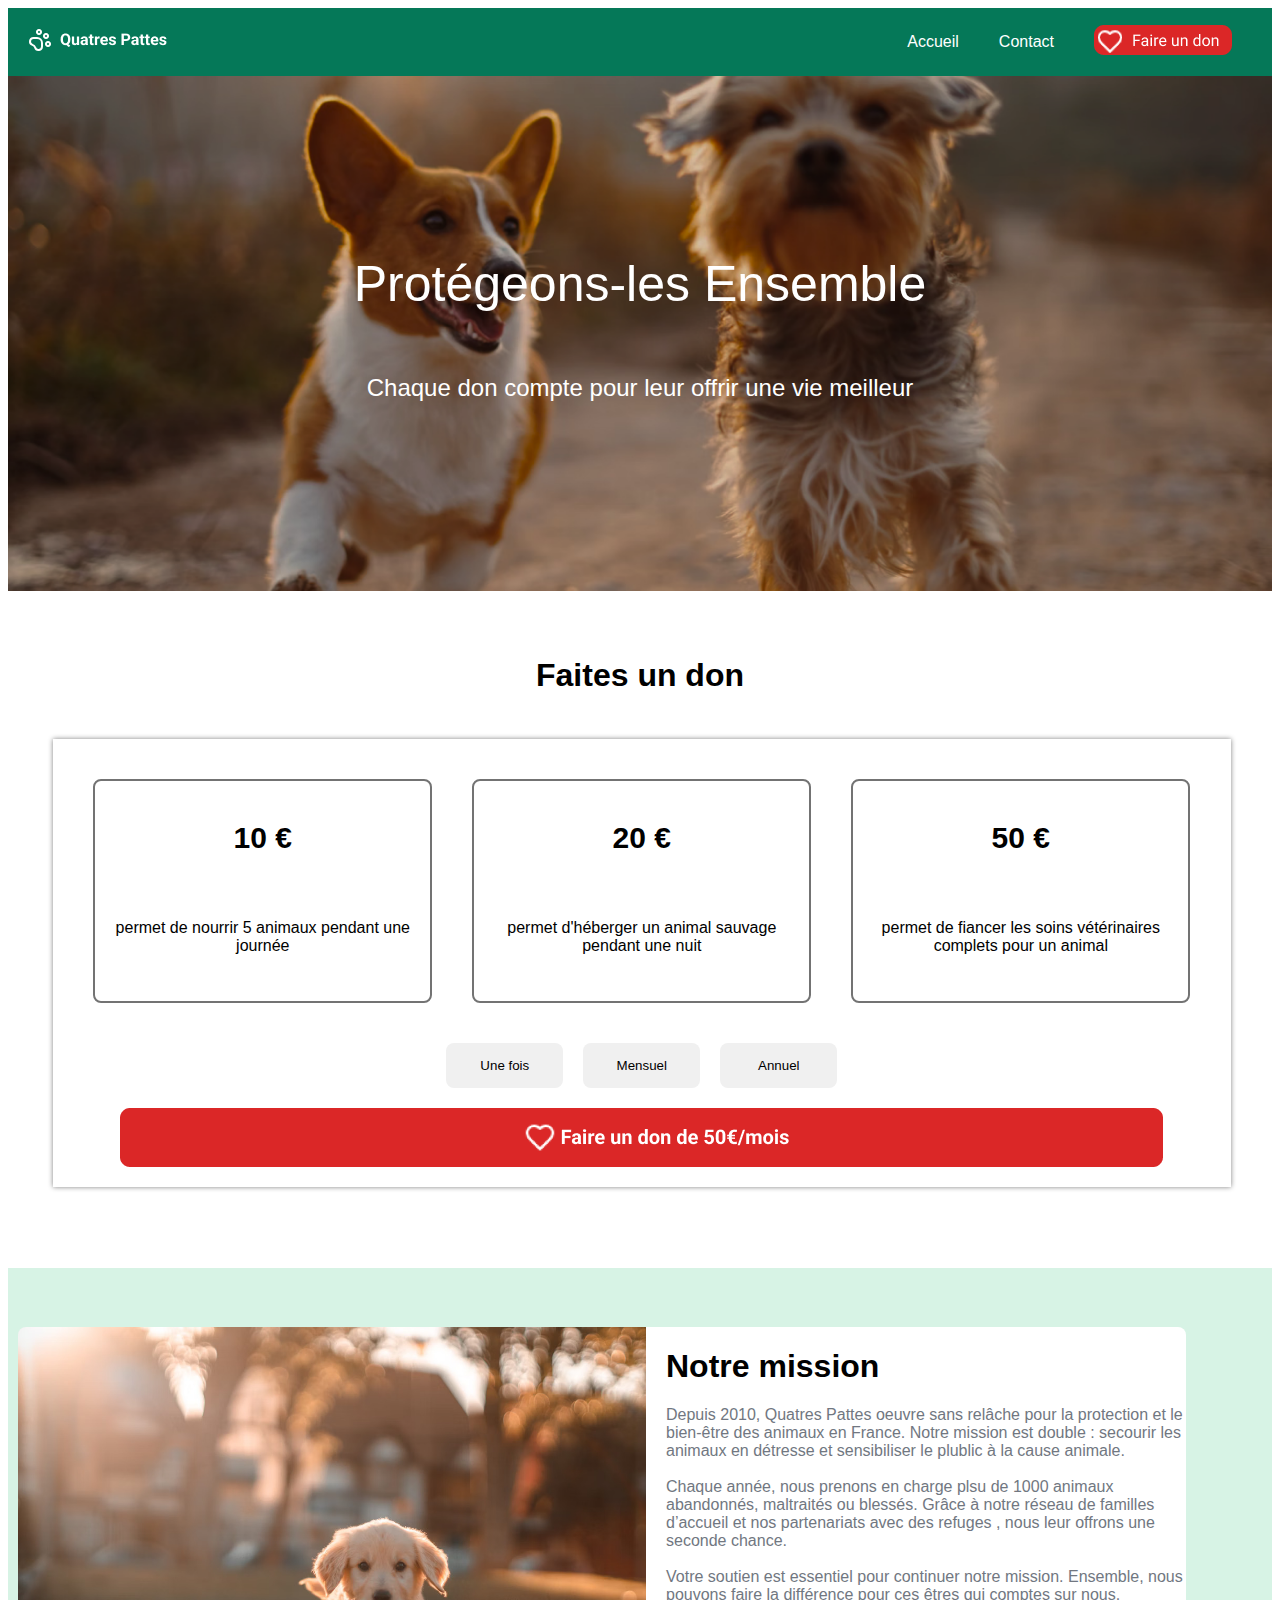
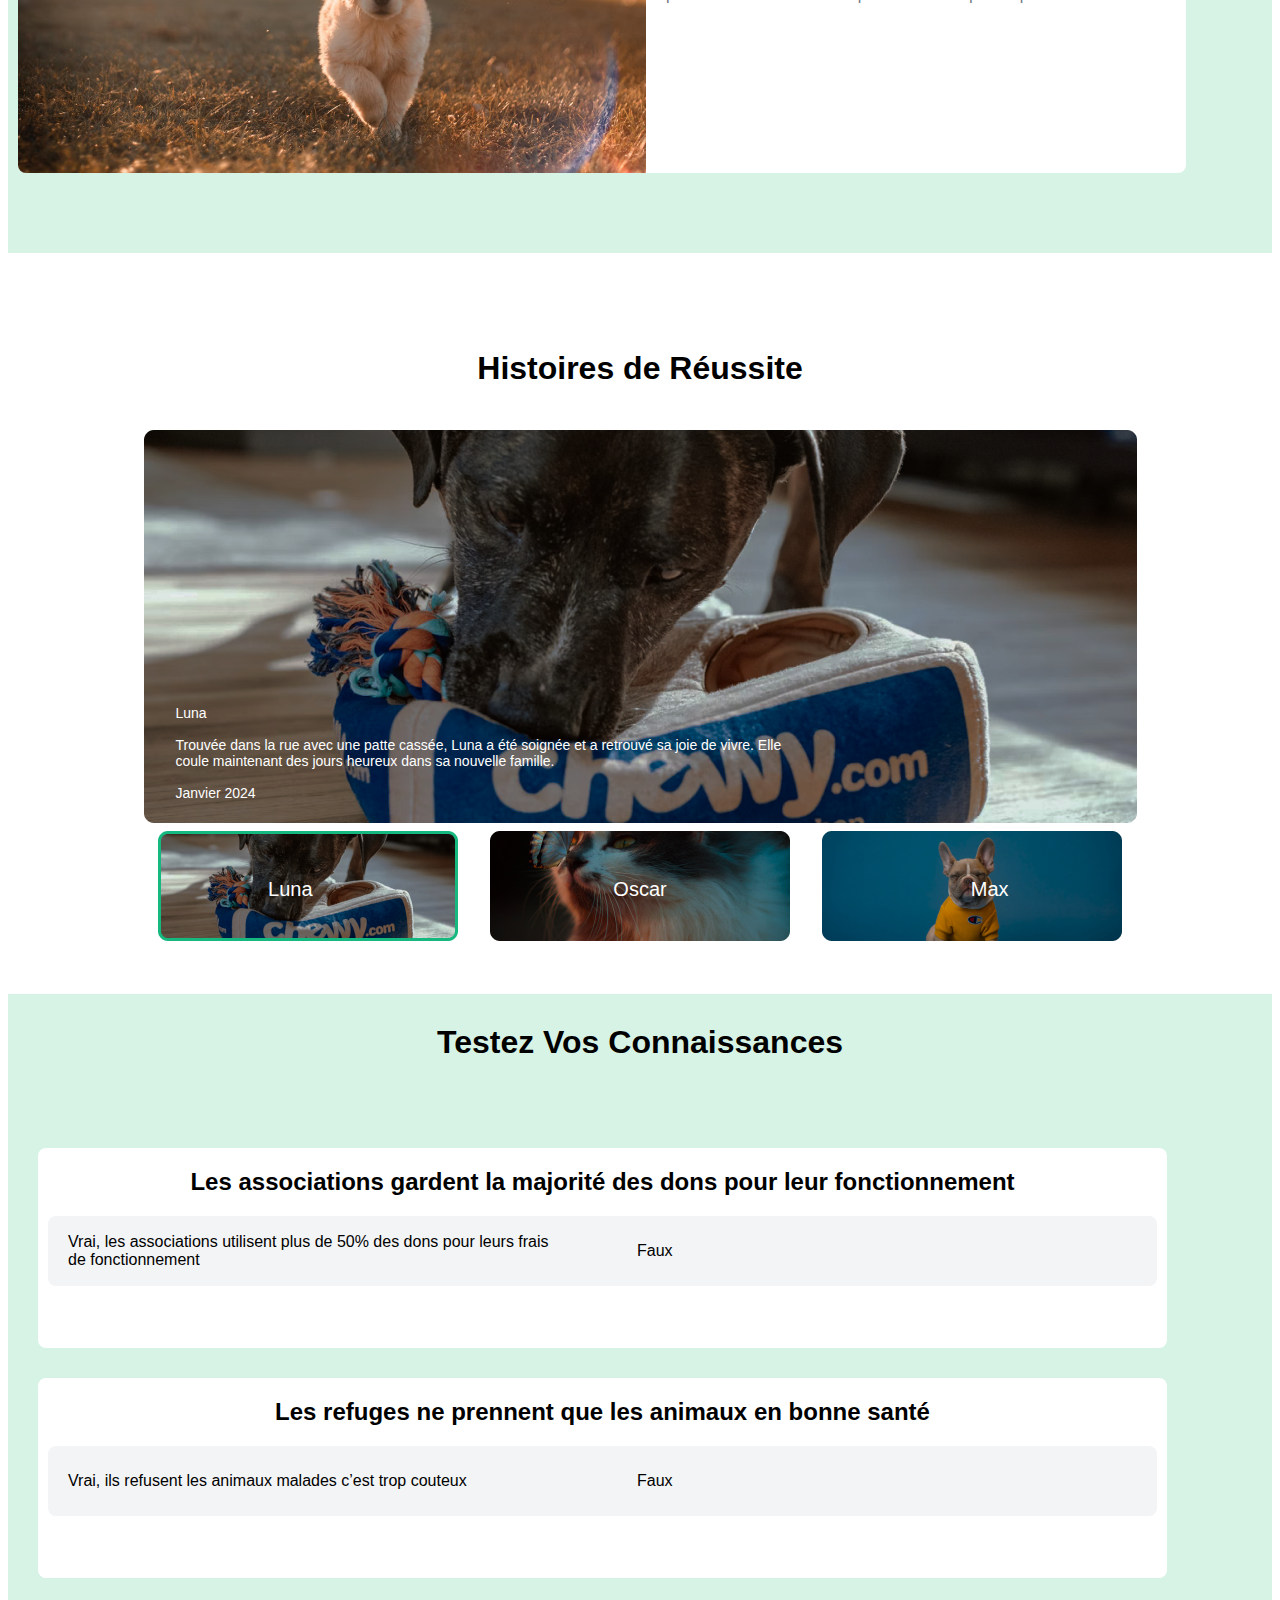
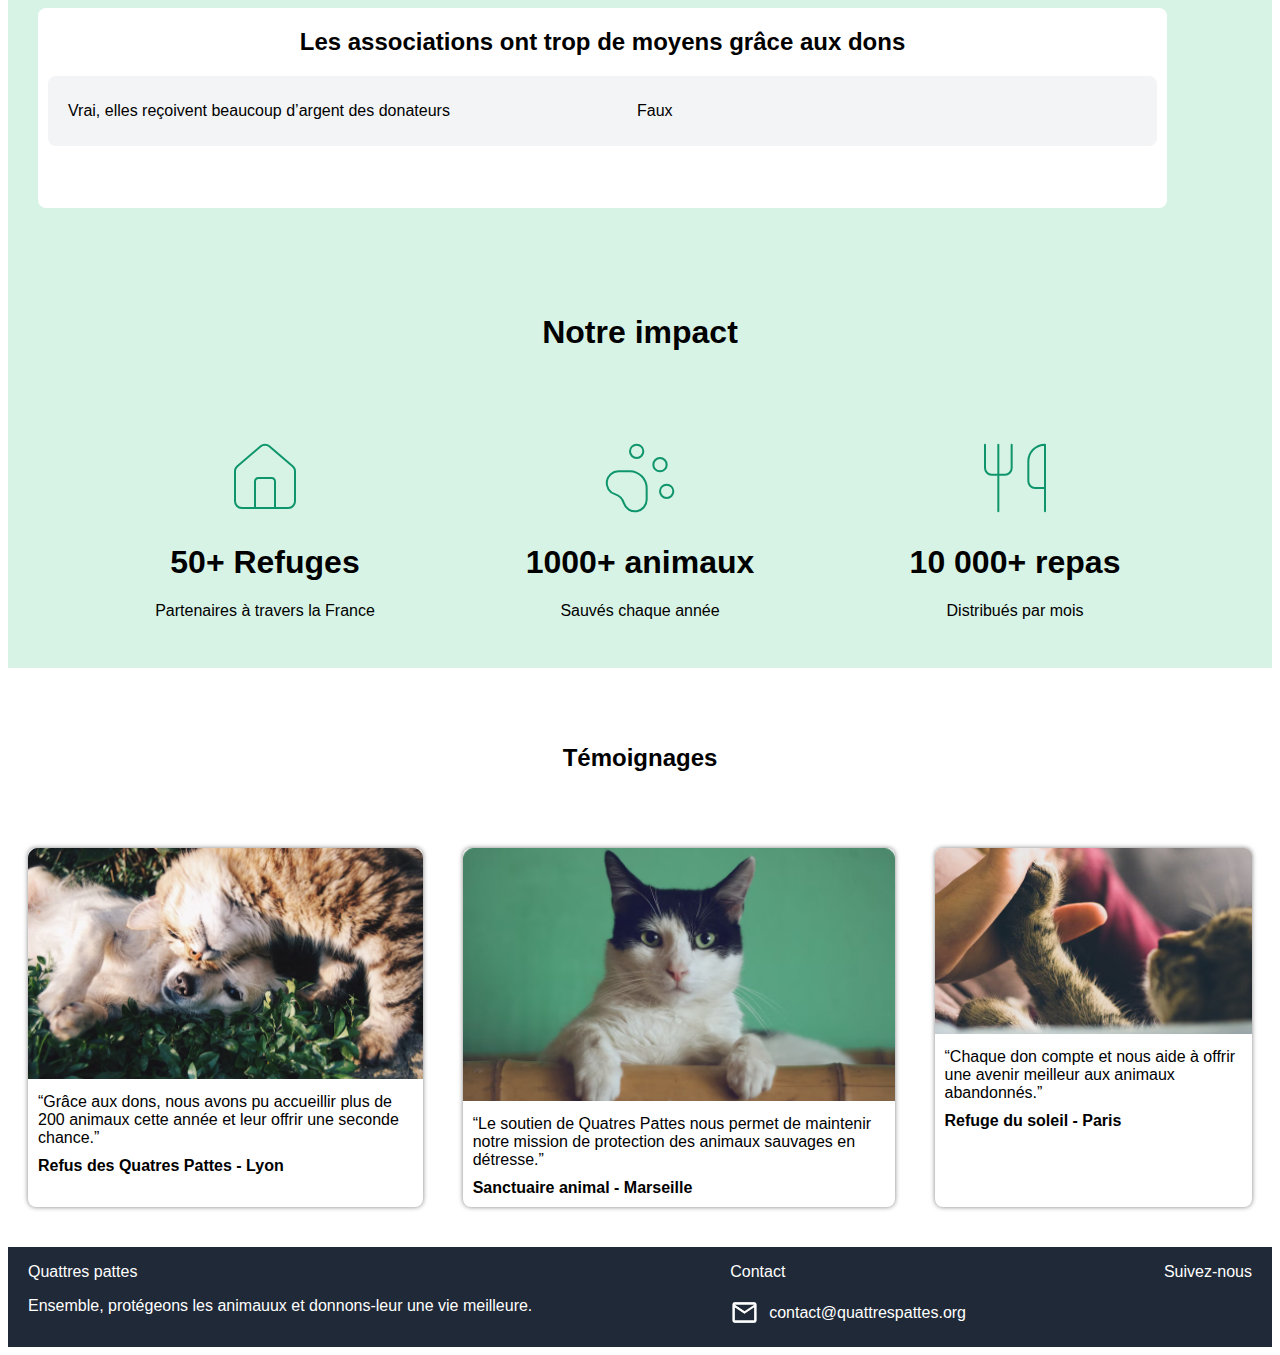
==== index.html @ 92634d5a "responsive" ====
<!DOCTYPE html>
<html lang="fr">
<head>
    <meta charset="UTF-8">
    <meta name="viewport" content="width=device-width, initial-scale=1.0">

    <title>Quatres Pattes</title>

    <link rel="stylesheet" href="style.css">
    <script src="script.js"></script>
    
    <link rel="icon" type="image/png" href="images/logo_black.png" />
</head>
<body>
    <header>
        <nav class="nav">
            <div class="espace">
                <div class="icon_header"><img class="icon_header" src="images/icon_header.png" alt="icone header" ></div>
            </div>
            <div class="espace">
                <div class="menu"><a href="index.html">Accueil</a></div>
                <div class="menu"><a href="contact.html">Contact</a></div>
                <div class="menu"><a href="#don"><img src="images/bouton.png"></a></div>
            </div>
        </nav>
    </header>

    <main>
        <div class="image-container">
            <img class="image-haut" src="images/haut.png">
            <div class="text-over">Protégeons-les Ensemble</div>
            <div class="text-over2">Chaque don compte pour leur offrir une vie meilleur</div>
        </div>
        <div class="text-centre" id="don"><h1>Faites un don</h1></div>
        
        <section class="ombre">
        <div class="container">
            <div class="euro">
                <p class="titre">10 €</p><br>
                <p>permet de nourrir 5 animaux pendant une journée</p>
            </div>
            <div class="euro">
                <p class="titre">20 €</p><br>
                <p>permet d'héberger un animal sauvage pendant une nuit</p>
            </div>
            <div class="euro">
                <p class="titre">50 €</p><br>
                <p>permet de fiancer les soins vétérinaires complets pour un animal</p>
            </div>
        </div>
        <div class="periode">
            <div>
                <button class="bouton1">Une fois</button>
            </div>
            <div>
                <button class="bouton1">Mensuel</button>
            </div>
            <div>
                <button class="bouton1">Annuel</button>
            </div>
        </div>
        <div class="bouton2">
            <img src="images/bouton2.png">
        </div>
        </section>
        <br><br>

        <div class="mission">
            <div>
                <img class="image-gauche" src="images/mission.jpg">
                <div class="notre-mission">
                    <h1>Notre mission</h1>
                    <p>Depuis 2010, Quatres Pattes oeuvre sans relâche pour la protection et le bien-être des animaux en France. Notre mission est double : secourir les animaux en détresse et sensibiliser le plublic  à la cause animale.<br><br>    
                        Chaque année, nous prenons en charge plsu de 1000 animaux abandonnés, maltraités ou blessés. Grâce à notre réseau de familles d’accueil et nos partenariats avec des refuges , nous leur offrons une seconde chance.<br><br>
                        Votre soutien est essentiel pour continuer notre mission. Ensemble, nous pouvons faire la différence pour ces êtres qui comptes sur nous.</p>   
                </div>
            </div>
        </div>

        <br><br>
        <div class="text-centre"><h1>Histoires de Réussite</h1></div>
        <br>
        <table class="image-table">
            <tr>
                <td colspan="3"><img class="image-container-table" src="/images/luna.png" alt="Luna"><p class="text-overlay-table">Luna<br><br>
                    Trouvée dans la rue avec une patte cassée, Luna a été soignée et a retrouvé sa joie de vivre. Elle coule maintenant des jours heureux dans sa nouvelle famille.<br><br>
                    Janvier 2024
                    </p></td>
            </tr>
            <tr>
                <td><img src="images/luna (1).png" alt="Luna"><p class="text-overlay-table2">Luna</p></td>
                <td><img src="images/oscar.png" alt="Oscar"><p class="text-overlay-table3">Oscar</p></td>
                <td><img src="images/max.png" alt="Max"><p class="text-overlay-table4">Max</p></td>
            </tr>
        </table> 
        <br>
        <br>
        <div class="mission-test">
            <h1 class="text-centre">Testez Vos Connaissances</h1>
            <br><br>
            <div class="test-general">
                <h2 class="titre2">Les associations gardent la majorité des dons pour leur fonctionnement</h2>
                <div class="test-questions">
                    <div class="left-div">
                        <p>Vrai, les associations utilisent plus de 50% des dons pour leurs frais de fonctionnement</p>
                    </div>
                    <div class="right-div">
                        <p>Faux</p>
                    </div>
                </div>
            </div>
            <div class="test-general">
                <h2 class="titre2">Les refuges ne prennent que les animaux en bonne santé</h2>
                <div class="test-questions">
                    <div class="left-div">
                        <p>Vrai, ils refusent les animaux malades c’est trop couteux</p>
                    </div>
                    <div class="right-div">
                        <p>Faux</p>
                    </div>
                </div>
            </div>
            <div class="test-general">
                <h2 class="titre2">Les associations ont trop de moyens grâce aux dons</h2>
                <div class="test-questions">
                    <div class="left-div">
                        <p>Vrai, elles reçoivent beaucoup d’argent des donateurs</p>
                    </div>
                    <div class="right-div">
                        <p>Faux</p>
                    </div>
                </div>
            </div>
            <br><br>
            <h1 class="text-centre">Notre impact</h1>
            <br><br>
            <div class="container">
                <div class="impact">
                    <img class="image-impact" src="images/house.svg"><br>
                    <h1>50+ Refuges</h1>
                    <p>Partenaires à travers la France</p>
                </div>
                <div class="impact">
                    <img class="image-impact" src="images/logo.svg"><br>
                    <h1>1000+ animaux</h1>
                    <p>Sauvés chaque année</p>
                </div>
                <div class="impact">
                    <img class="image-impact" src="images/utensils.svg"><br>
                    <h1>10 000+ repas</h1>
                    <p>Distribués par mois</p>
                </div>
            </div>
        </div>
        <br><br>
        <h2 class="titre2">Témoignages</h2>
        <br><br>

        <div class="container">
            <div class="temoignage">
                <img class="image-temoignage" src="images/refuge_lyon.png"><br>
                <p class="temoignage-text">“Grâce aux dons, nous avons pu accueillir plus de 200 animaux cette année et leur offrir  une seconde chance.”</p>
                <p class="temoignage-gras temoignage-text">Refus des Quatres Pattes - Lyon</p>
            </div>
            <div class="temoignage">
                <img class="image-temoignage" src="images/refuge_marseille.png"><br>
                <p class="temoignage-text">“Le soutien de Quatres Pattes nous permet de maintenir notre mission de protection des animaux sauvages en détresse.”</p>
                <p class="temoignage-gras temoignage-text">Sanctuaire animal - Marseille</p>
            </div>
            <div class="temoignage">
                <img class="image-temoignage" src="images/refuge_paris.png"><br>
                <p class="temoignage-text">“Chaque don compte et nous aide à offrir une avenir meilleur aux animaux abandonnés.”</p>
                <p class="temoignage-gras temoignage-text">Refuge du soleil - Paris</p>
            </div>
        </div>
    </main>
        
    <footer>
        <div class="pied">
            <div class="contact">
                <p>Quattres pattes</p>
                <p>Ensemble, protégeons les animauux et donnons-leur une vie meilleure.</p>
            </div>
            <div class="contact">
                <p>Contact</p>
                    <div class="email">
                        <img src="images/mail.png">
                        <figcaption class="figcaption">contact@quattrespattes.org</figcaption>
                    </div>
            </div>
            <div class="contact">
                <p>Suivez-nous</p>
            </div>
        </div>
    </footer>
</body>
</html>
---- style.css ----
body {
    margin: Opx;
    padding: 0px;
    font-family: sans-serif;
}

nav {
    background-color: #057858;
    display: flex;
    justify-content: space-between;
    align-items: center;
}

nav .espace {
    display: flex;
    align-items: center;
    justify-content: center;
    margin-right: 20px;

}

.icon_header {
    margin: 10px;
}

.menu {
    display: flex;
    margin-top: 25px;
    margin-right: 10px;
    text-align: right;
}

.menu, a {
    color: white;
    text-decoration: none;
    justify-content: space-between;
    margin: 0 10px;
}

.burger-menu {
    display: none;
}

.image-haut {
    height: auto;
    width: 100%;
}

.image-container {
    position: relative;
    width: 100%;
}

.image-container img {
    width: 100%;
    height: auto;
}

.text-over {
    position: absolute;
    top: 40%;
    left: 50%;
    transform: translate(-50%, -50%);
    color: white; /* Couleur du texte */
    font-size: 50px; /* Taille de la police */
    border-radius: 5px;
}

.text-over2 {
    position: absolute;
    top: 60%;
    left: 50%;
    transform: translate(-50%, -50%);
    color: white; /* Couleur du texte */
    font-size: 24px; /* Taille de la police */  
    border-radius: 5px;
}

.text-centre {
    text-align: center;
    margin-top: 20px;
}

.ombre {
    padding: 20px;
    height: 90%;
    width: 90%;
    box-shadow: 0px 0px 5px grey;
    margin: 45px;
}

.container {
    display: flex;
    justify-content: center;
    text-align: center;
    width: 100%;
    height: auto;
}

.euro {
    margin: 20px;
    padding: 10px;
    border: 2px solid #737373;
    text-align: center;
    border-radius: 8px;
    width: 315px;
    height: 200px;
}

.euro:hover {
    background-color: #EDFEF6 ;
    border-color: #37BF1D;
}

.titre {
    font-size: 30px;
    font-weight: bold;
}

.periode {
    display: flex;
    margin: 10px;
    justify-content: center;
}

.bouton1 {
    margin: 10px;
    height: 45px;
    width: 117px;
    border: none;
    border-radius: 8px; 
    background-color: rgba(240, 240, 240, 1);
}

.bouton1:hover {
    background-color: #11B881 ;
    color: white;         
}

.bouton2 {
    display: flex;
    justify-content: center;
}

.mission {
    width: 100%;
    height: 585px;
    background-color: #D7F3E5;
    display: flex;
}

.image-gauche {
    float: left;
    width: 628px;
    height: 446px;
    text-align: center;
    margin-left: 10px;
    margin-top: 5%;
    border-radius: 8px 0px 0px 8px;
}

.notre-mission h1 {
    color: black;
}

.notre-mission {
    background-color: white;
    color: #717781;
    width: 520px;
    height: 446px;
    overflow: hidden;
    margin-top: 5%;
    padding-left: 20px;
    border-radius: 0 8px 8px 0;
}

table {
    width: 100%;
    margin: auto;
}

tr, td {
    width: 100%;
    text-align: center;
}

.image-table {
    position: relative;
    width: 100%;
    max-width: 600px; /* Vous pouvez ajuster la largeur selon vos besoins */
}

.image-container-table img {
    width: 100%;
    height: auto;
}

.text-overlay-table {
    display: flex;
    text-align: left;
    position: absolute;
    top: 60%;
    left: 35%;
    transform: translate(-50%, -50%);
    color: white;
    font-size: 14px;
    padding: 10px;
}

.text-overlay-table2 {
    position: absolute;
    top: 85%;
    left: 15%;
    transform: translate(-50%, -50%);
    color: white;
    font-size: 20px;
}

.text-overlay-table3 {
    position: absolute;
    top: 85%;
    left: 50%;
    transform: translate(-50%, -50%);
    color: white;
    font-size: 20px;
}

.text-overlay-table4 {
    position: absolute;
    top: 85%;
    left: 85%;
    transform: translate(-50%, -50%);
    color: white;
    font-size: 20px;
}

.text-centre {
    margin-top: 10px;
    padding-top: 30px;
}

.titre2 {
    text-align: center;
    margin: 20px;
    padding-top: 20px;
}

.mission-test {
    justify-content: center;
    width: 100%;
    height: auto;
    background-color: #D7F3E5;
}

.test-general {
    margin: 30px;
    align-items: center;
    justify-content: center;
    width: 1129px;
    height: 200px;
    border-radius: 8px;
    background-color: white;
}

.test-questions {
    display: flex;
    background-color: #F3F4F6;
    border-radius: 8px;
    align-items: center;
    justify-content: space-between;
    margin: 10px;    
}

.left-div {
    margin: 20px;
    width: 500px;
    height: 30px;
    display: flex;
    justify-content: left;
    align-items: center;
}

.left-div:hover {
    background-color: #11B881;
}

.right-div {
    margin: 20px;
    width: 500px;
    height: 30px;
    display: flex;
    justify-content: left;
    align-items: center;
}

.right-div:hover {
    background-color: #11B881;
}

.impact {
    margin: 20px;
    padding: 10px;
    text-align: center;
    width: 315px;
    height: 200px;
}

.temoignage {
    margin: 20px;
    border-radius: 8px;
    text-align: left;
    justify-content: space-between;
    box-shadow: 0px 0px 5px grey;
}

.image-temoignage {
    width: 100%;
    height: auto;
}

.temoignage-text {
    margin: 10px;
}

.temoignage-gras {
    font-weight: bold;
}

footer {
    height: 100px;
    background-color: #1F2937;
}

.pied {
    display: flex;
    justify-content: space-between;
    color: white;
    margin: 20px;
}

.text-pied {
    margin: 20px;
}

.contact {
    justify-content: space-between;
}

.email {
    display: flex;
    align-items: center;
}

.email img {
    max-width: 30%;
    height: auto;
}

.figcaption {
    margin-left: 10px;
}

@media screen and (max-width: 768px) {
    nav {
        flex-direction: column;
        align-items: center;
        text-align: center;
    }

    .menu {
        flex-direction: column;
        align-items: center;
        margin-top: 10px;
    }

    .menu a {
        margin: 5px 0;
    }

    .burger-menu {
        display: block;
        cursor: pointer;
    }

    .container {
        flex-direction: column;
    }

    .euro {
        width: 90%;
        height: auto;
    }

    .mission {
        flex-direction: column;
        height: auto;
        align-items: center;
        text-align: center;
        padding: 20px;
    }

    .image-gauche {
        width: 100%;
        height: auto;
        margin-left: 0;
    }

    .notre-mission {
        width: 100%;
        padding: 20px;
        border-radius: 8px;
    }

    .test-general {
        width: 90%;
        height: auto;
        margin: 20px auto;
    }

    .test-questions {
        flex-direction: column;
    }

    .left-div, .right-div {
        width: 90%;
        justify-content: center;
        text-align: center;
    }

    .temoignage {
        width: 90%;
        margin: 20px auto;
    }

    .pied {
        flex-direction: column;
        align-items: center;
        text-align: center;
    }

    .contact {
        flex-direction: column;
        align-items: center;
    }
}
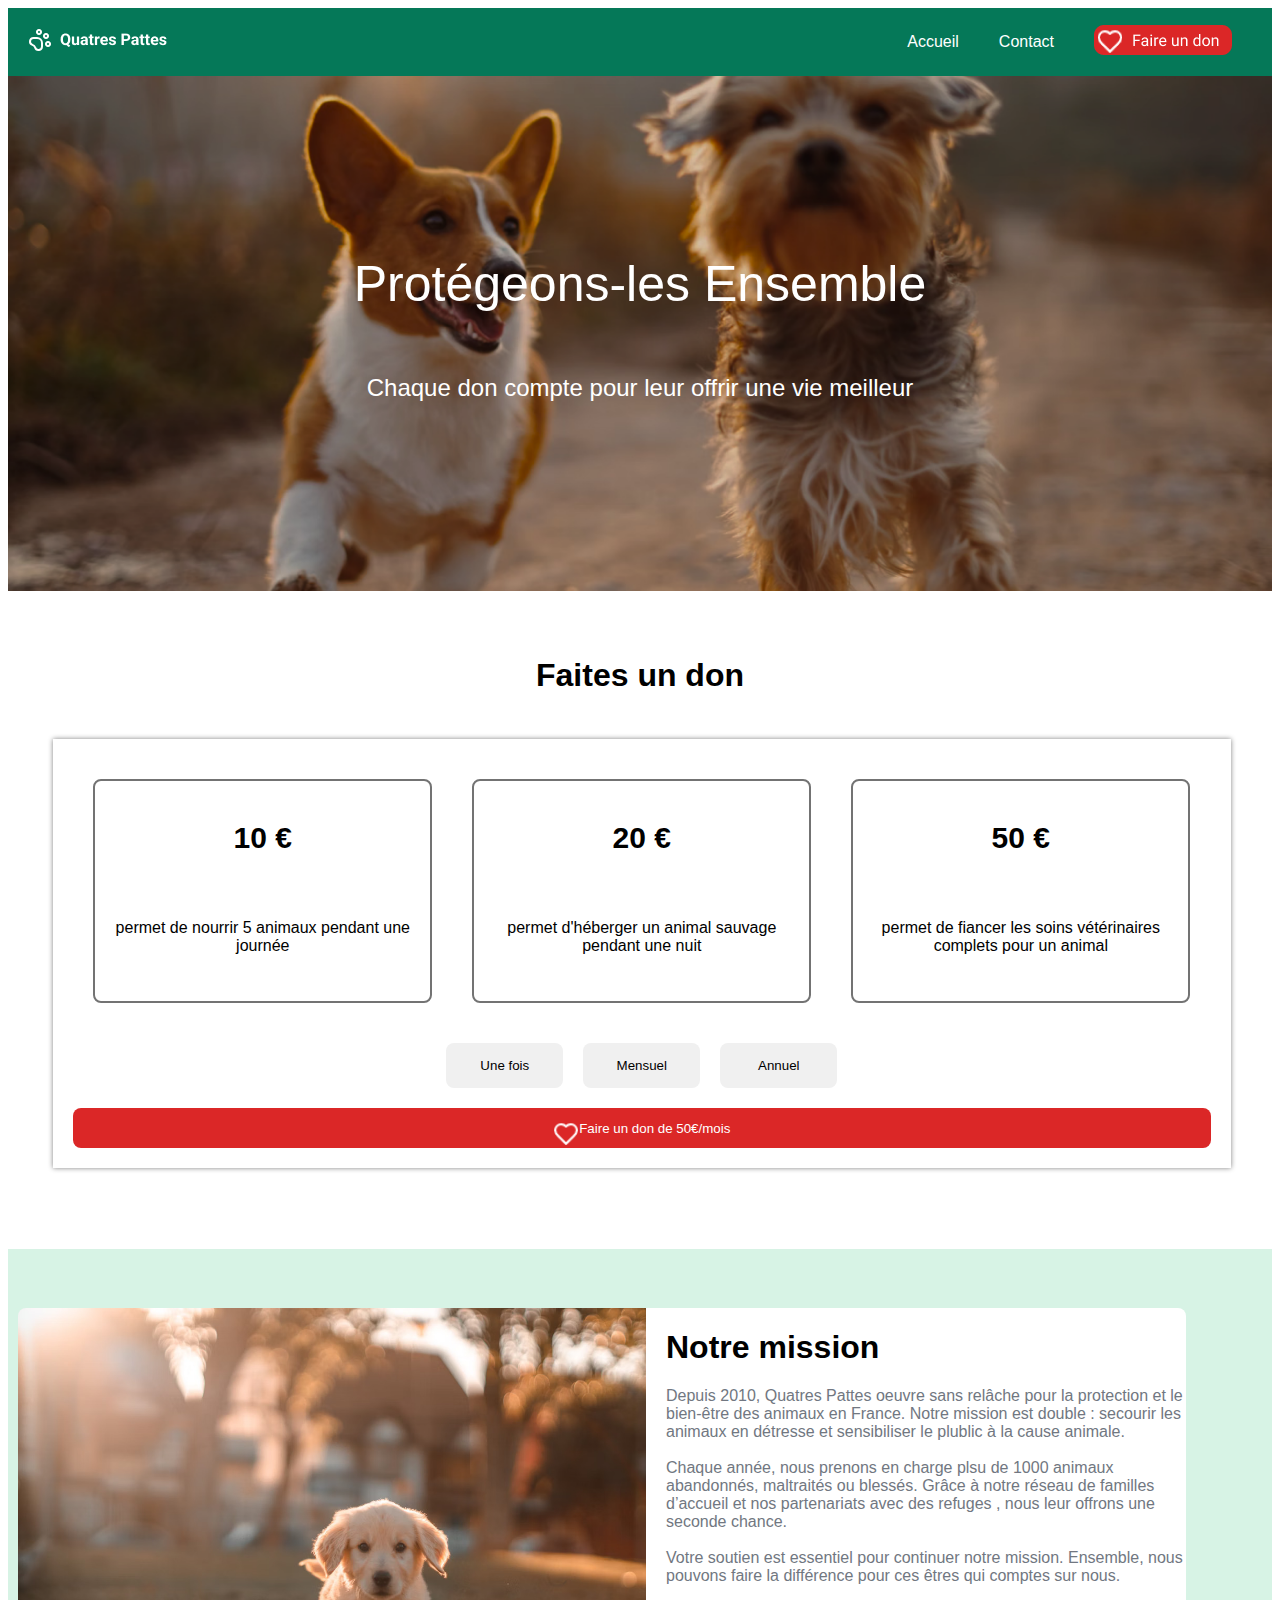
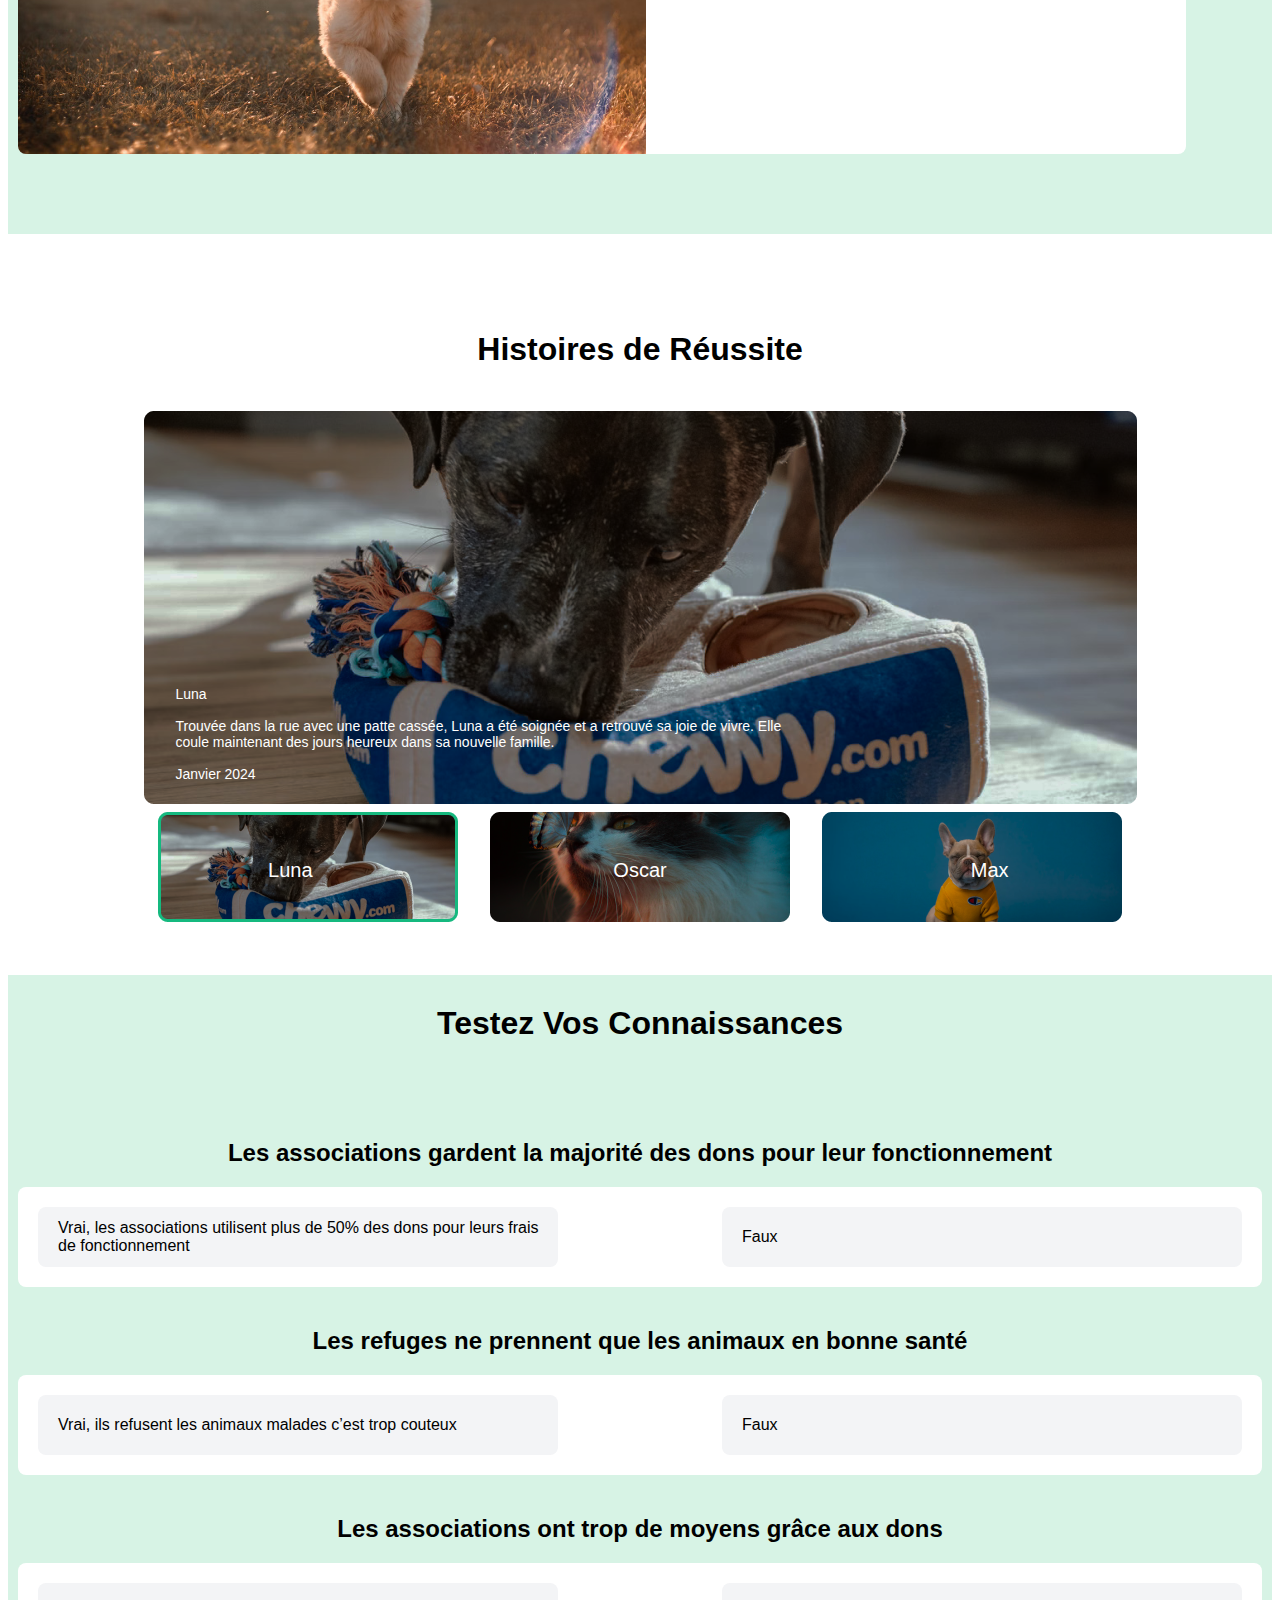
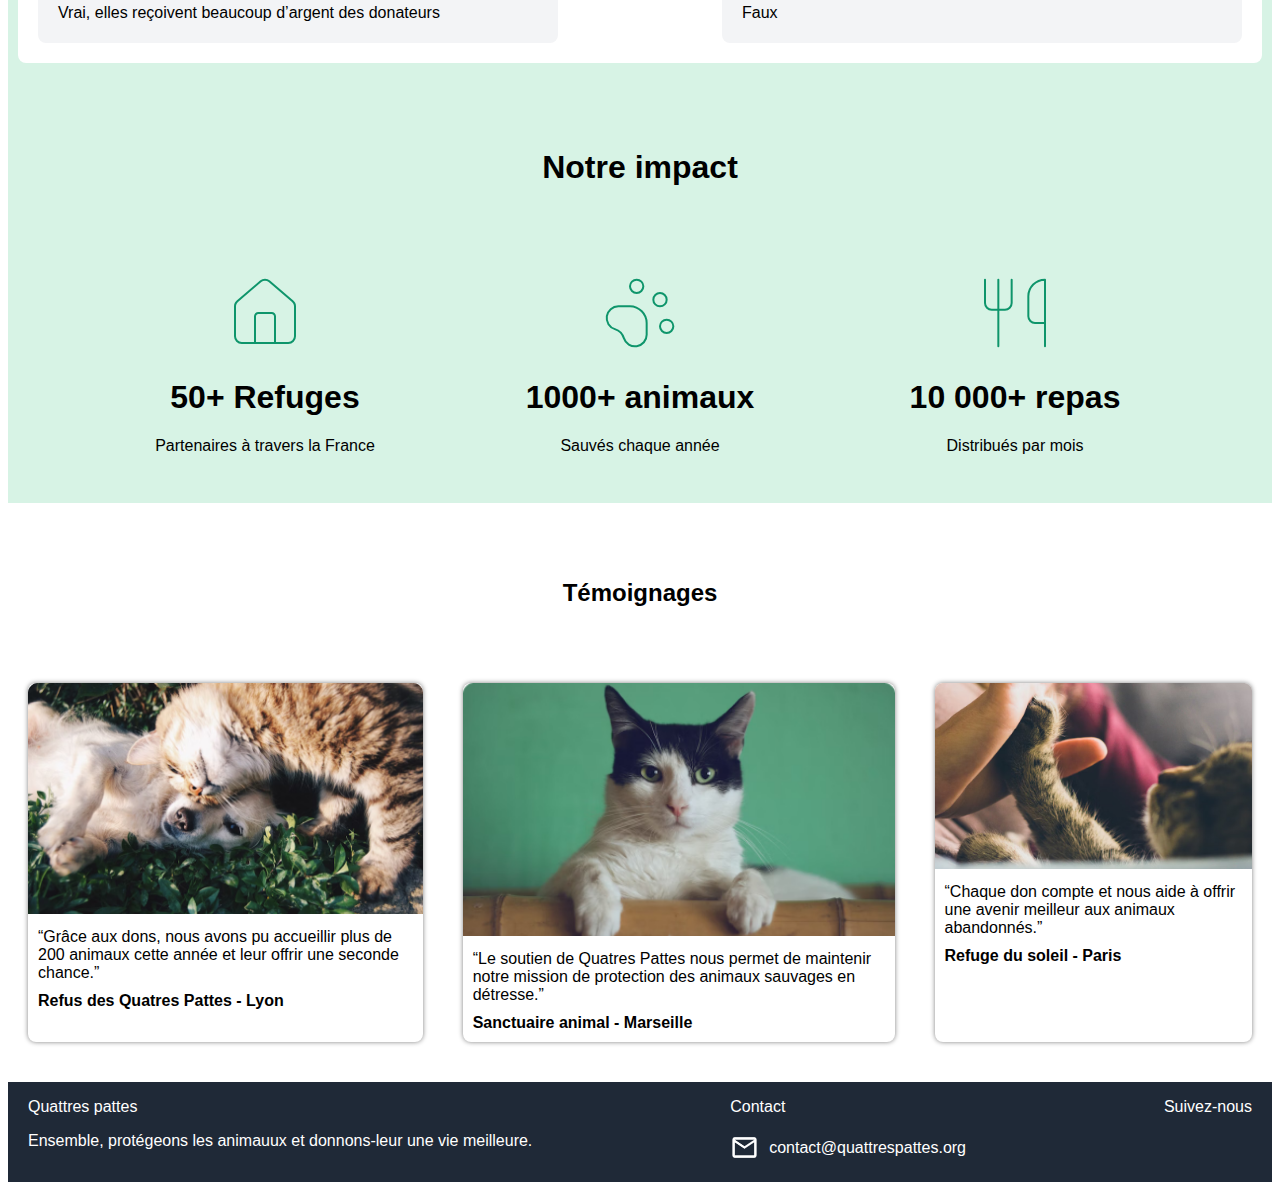
==== commit edbff31c: "maj index, contact et responsive" ====
--- a/index.html
+++ b/index.html
@@ -59,9 +59,7 @@
                 <button class="bouton1">Annuel</button>
             </div>
         </div>
-        <div class="bouton2">
-            <img src="images/bouton2.png">
-        </div>
+            <button class="bouton2"><img src="images/heart.png">Faire un don de 50€/mois</button>
         </section>
         <br><br>
 
@@ -88,9 +86,9 @@
                     </p></td>
             </tr>
             <tr>
-                <td><img src="images/luna (1).png" alt="Luna"><p class="text-overlay-table2">Luna</p></td>
-                <td><img src="images/oscar.png" alt="Oscar"><p class="text-overlay-table3">Oscar</p></td>
-                <td><img src="images/max.png" alt="Max"><p class="text-overlay-table4">Max</p></td>
+                <td><img class="image-container-table" src="images/luna (1).png" alt="Luna"><p class="text-overlay-table2">Luna</p></td>
+                <td><img class="image-container-table" src="images/oscar.png" alt="Oscar"><p class="text-overlay-table3">Oscar</p></td>
+                <td><img class="image-container-table" src="images/max.png" alt="Max"><p class="text-overlay-table4">Max</p></td>
             </tr>
         </table> 
         <br>
--- a/style.css
+++ b/style.css
@@ -140,6 +140,14 @@
 .bouton2 {
     display: flex;
     justify-content: center;
+    width: 100%;
+    height: 40px;
+    padding-top: 13px;
+    border: none;
+    border-radius: 8px;
+    color: white;
+    background-color: #DB2727;
+    cursor: pointer;
 }
 
 .mission {
@@ -252,49 +260,49 @@
     background-color: #D7F3E5;
 }
 
-.test-general {
-    margin: 30px;
-    align-items: center;
-    justify-content: center;
-    width: 1129px;
-    height: 200px;
-    border-radius: 8px;
+
+
+.test-questions {
+    display: flex;
     background-color: white;
-}
-
-.test-questions {
-    display: flex;
+    border-radius: 8px;
+    align-items: center;
+    justify-content: space-between;
+    margin: 10px;    
+}
+
+.left-div {
     background-color: #F3F4F6;
     border-radius: 8px;
-    align-items: center;
-    justify-content: space-between;
-    margin: 10px;    
-}
-
-.left-div {
     margin: 20px;
     width: 500px;
-    height: 30px;
-    display: flex;
+    height: 60px;
+    display: flex;
+    padding-left: 20px;
     justify-content: left;
     align-items: center;
 }
 
 .left-div:hover {
     background-color: #11B881;
+    color: white;
 }
 
 .right-div {
+    background-color: #F3F4F6;
+    border-radius: 8px;
     margin: 20px;
     width: 500px;
-    height: 30px;
-    display: flex;
+    height: 60px;
+    display: flex;
+    padding-left: 20px;
     justify-content: left;
     align-items: center;
 }
 
 .right-div:hover {
     background-color: #11B881;
+    color: white;
 }
 
 .impact {
@@ -384,6 +392,10 @@
 
     .container {
         flex-direction: column;
+    }
+
+    .text-over, .text-over2{
+        display: none;
     }
 
     .euro {
@@ -411,6 +423,19 @@
         border-radius: 8px;
     }
 
+    .image-table img {
+        display: flex;
+        flex-wrap: wrap;
+        flex-direction: column;
+    }
+
+    .image-container-table {
+        text-align: center;
+        padding: 20px;
+        width: 100%;
+        height: auto;
+    }
+
     .test-general {
         width: 90%;
         height: auto;
@@ -432,6 +457,10 @@
         margin: 20px auto;
     }
 
+    footer {
+        height: 250px;
+    }
+
     .pied {
         flex-direction: column;
         align-items: center;
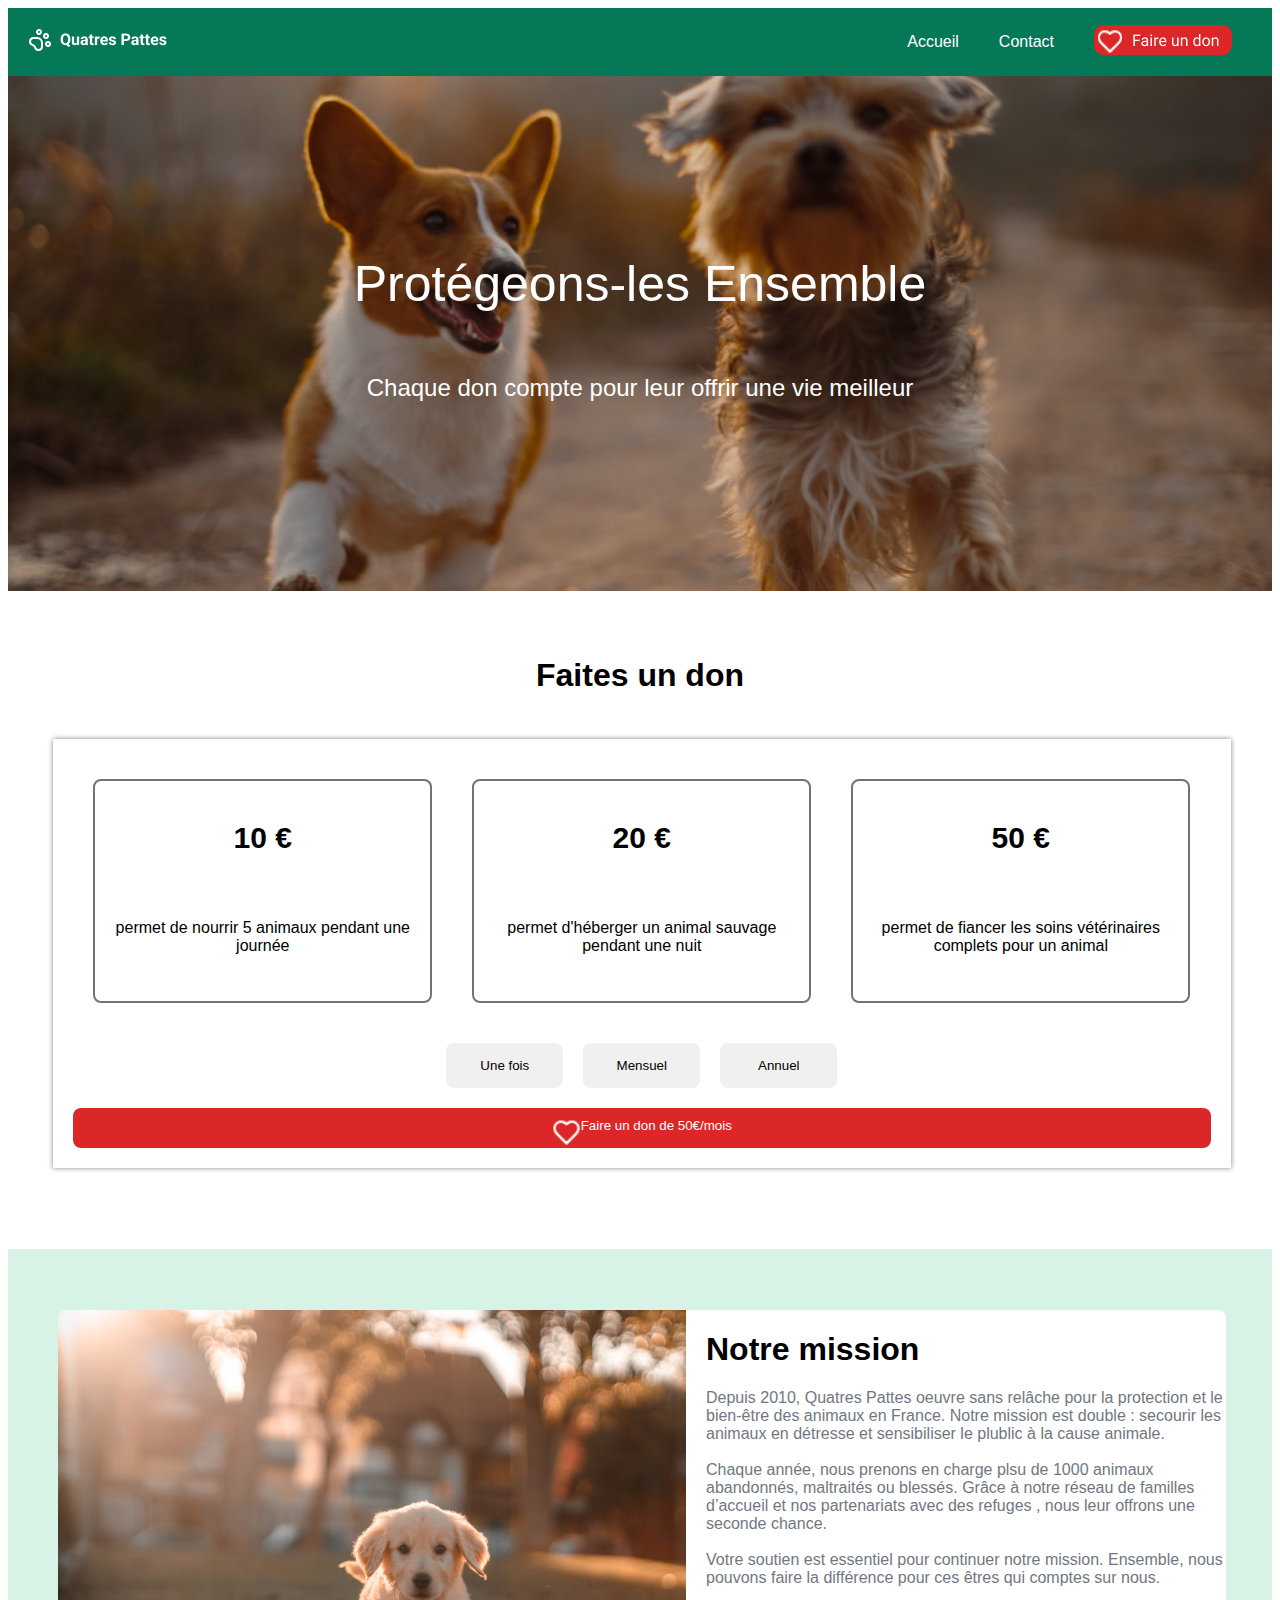
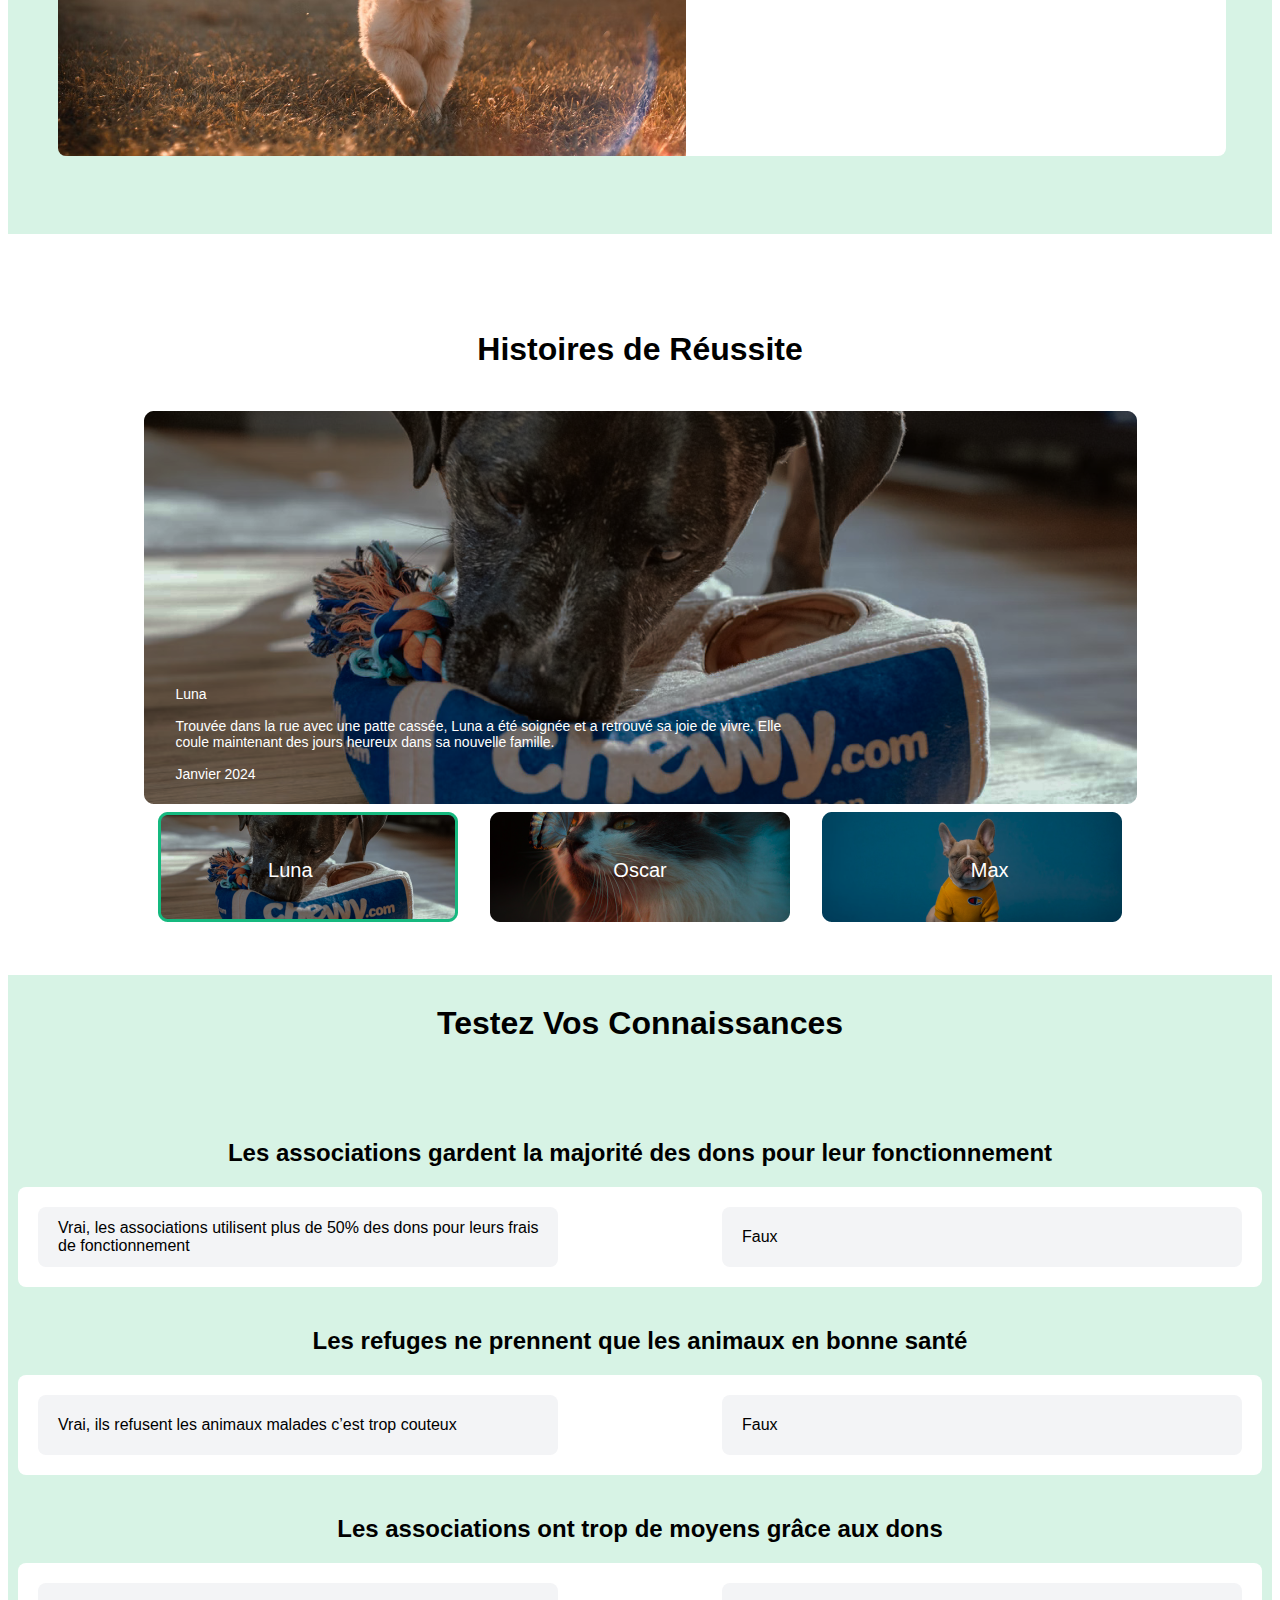
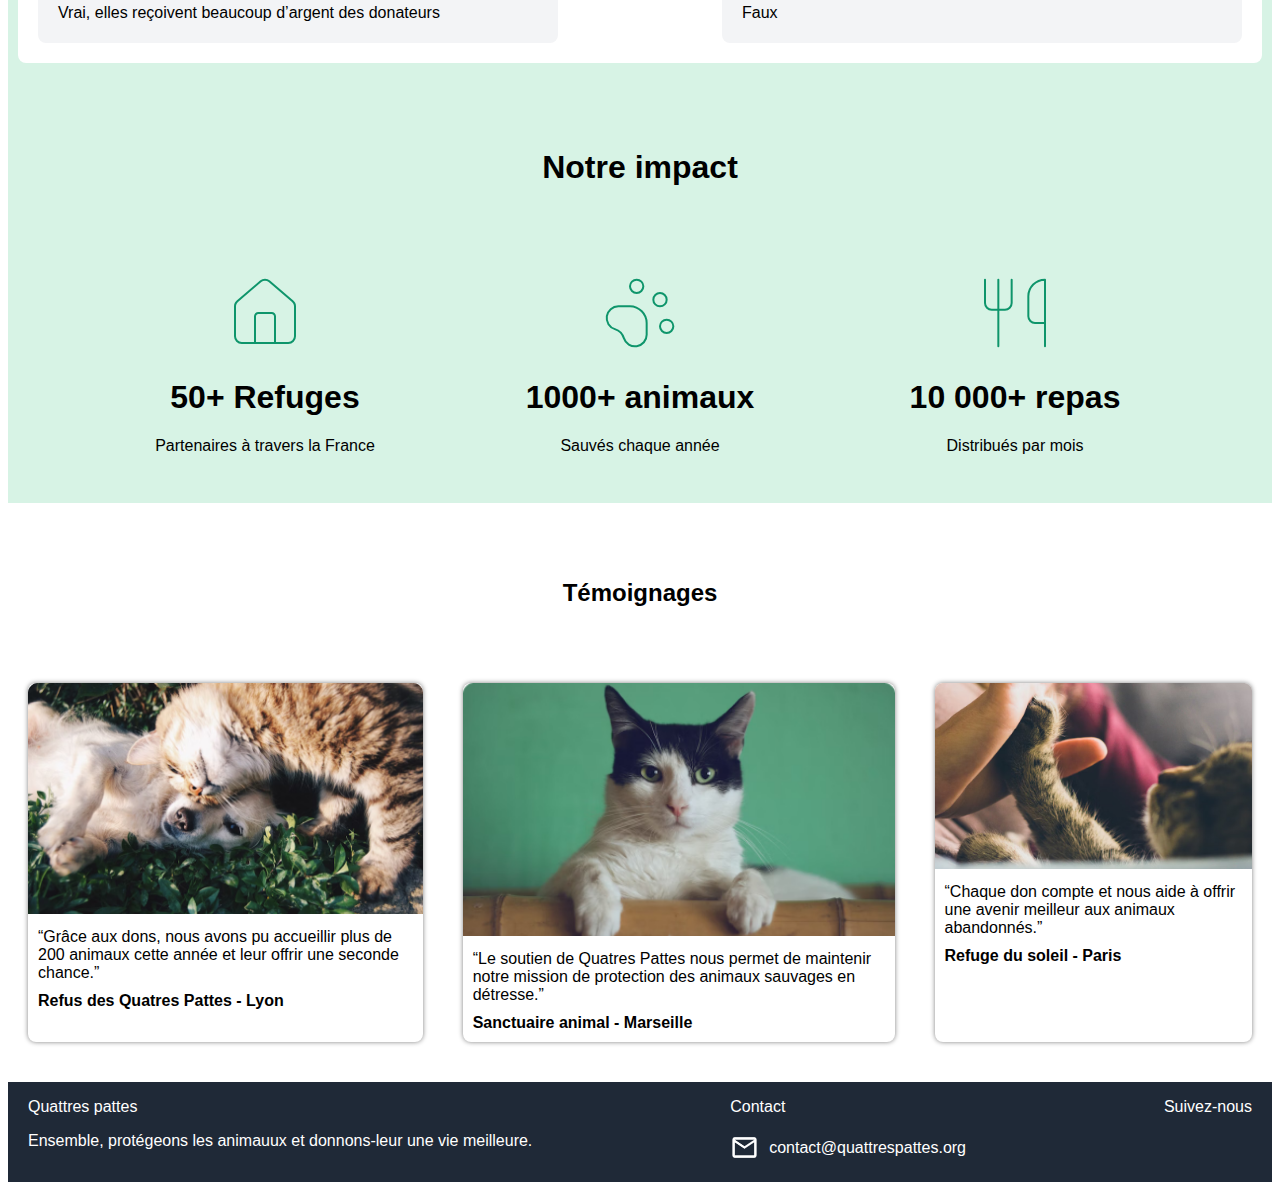
==== commit 51dec6a5: "js faire un don" ====
--- a/index.html
+++ b/index.html
@@ -35,31 +35,31 @@
         
         <section class="ombre">
         <div class="container">
-            <div class="euro">
+            <div class="euro" id="modif10" onclick="modif('div1')">
                 <p class="titre">10 €</p><br>
                 <p>permet de nourrir 5 animaux pendant une journée</p>
             </div>
-            <div class="euro">
+            <div class="euro" id="modif20" onclick="modif('div2')">
                 <p class="titre">20 €</p><br>
                 <p>permet d'héberger un animal sauvage pendant une nuit</p>
             </div>
-            <div class="euro">
+            <div class="euro" id="modif50" onclick="modif('div3')">
                 <p class="titre">50 €</p><br>
                 <p>permet de fiancer les soins vétérinaires complets pour un animal</p>
             </div>
         </div>
         <div class="periode">
-            <div>
+            <div id="une" onclick="periode('div1')">
                 <button class="bouton1">Une fois</button>
             </div>
-            <div>
+            <div id="mois" onclick="periode('div2')">
                 <button class="bouton1">Mensuel</button>
             </div>
-            <div>
+            <div id="ans" onclick="periode('div3')">
                 <button class="bouton1">Annuel</button>
             </div>
         </div>
-            <button class="bouton2"><img src="images/heart.png">Faire un don de 50€/mois</button>
+            <button class="bouton2" id="resultButton"><img class="coeur" src="images/heart.png">Faire un don de 50€/mois</button>
         </section>
         <br><br>
 
--- a/style.css
+++ b/style.css
@@ -107,7 +107,12 @@
     height: 200px;
 }
 
-.euro:hover {
+.eurovert {
+    background-color: #EDFEF6;
+    border-color: #37BF1D;
+}
+
+.euro:hover {   
     background-color: #EDFEF6 ;
     border-color: #37BF1D;
 }
@@ -130,6 +135,12 @@
     border: none;
     border-radius: 8px; 
     background-color: rgba(240, 240, 240, 1);
+    display: inline-block;
+}
+
+.bouton1vert {
+    background-color: #11B881 ;
+    color: white;         
 }
 
 .bouton1:hover {
@@ -142,7 +153,7 @@
     justify-content: center;
     width: 100%;
     height: 40px;
-    padding-top: 13px;
+    padding-top: 10px;
     border: none;
     border-radius: 8px;
     color: white;
@@ -162,7 +173,7 @@
     width: 628px;
     height: 446px;
     text-align: center;
-    margin-left: 10px;
+    margin-left: 50px;
     margin-top: 5%;
     border-radius: 8px 0px 0px 8px;
 }
@@ -260,8 +271,6 @@
     background-color: #D7F3E5;
 }
 
-
-
 .test-questions {
     display: flex;
     background-color: white;
@@ -343,10 +352,6 @@
     display: flex;
     justify-content: space-between;
     color: white;
-    margin: 20px;
-}
-
-.text-pied {
     margin: 20px;
 }
 
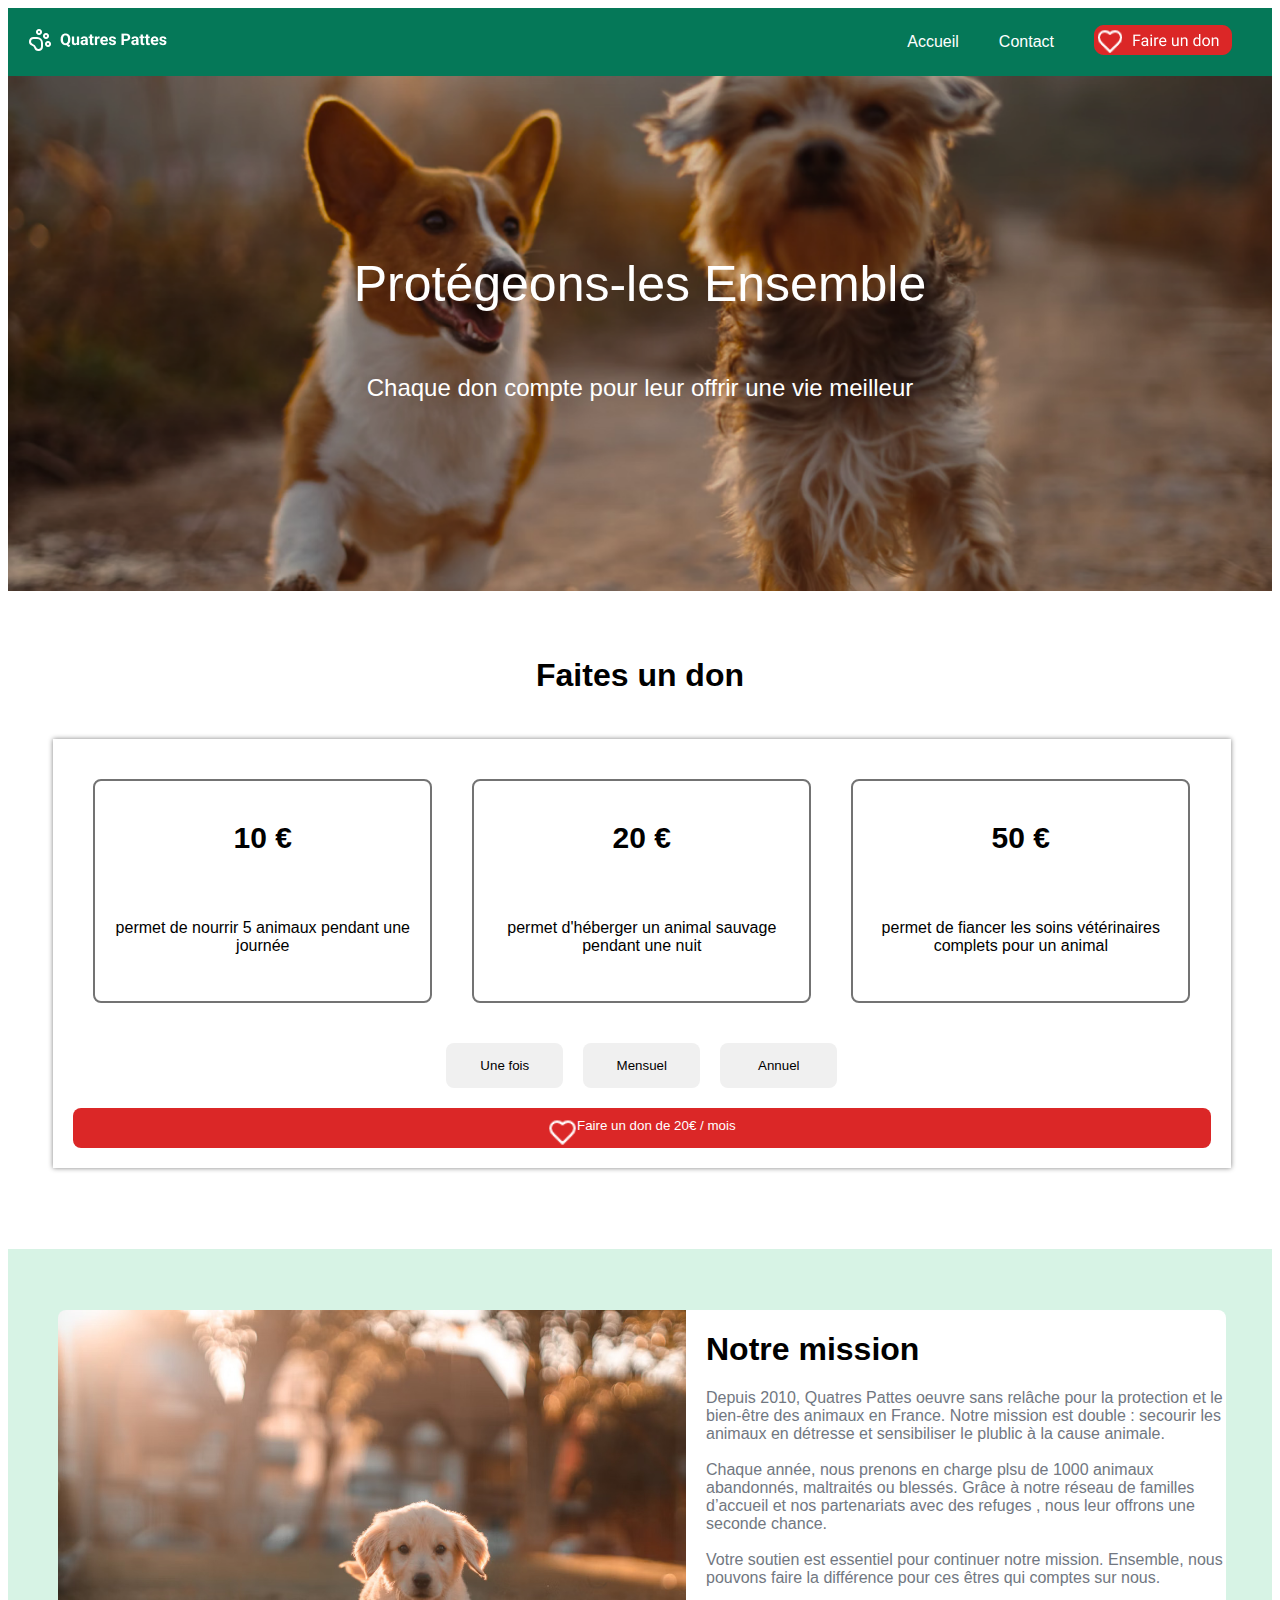
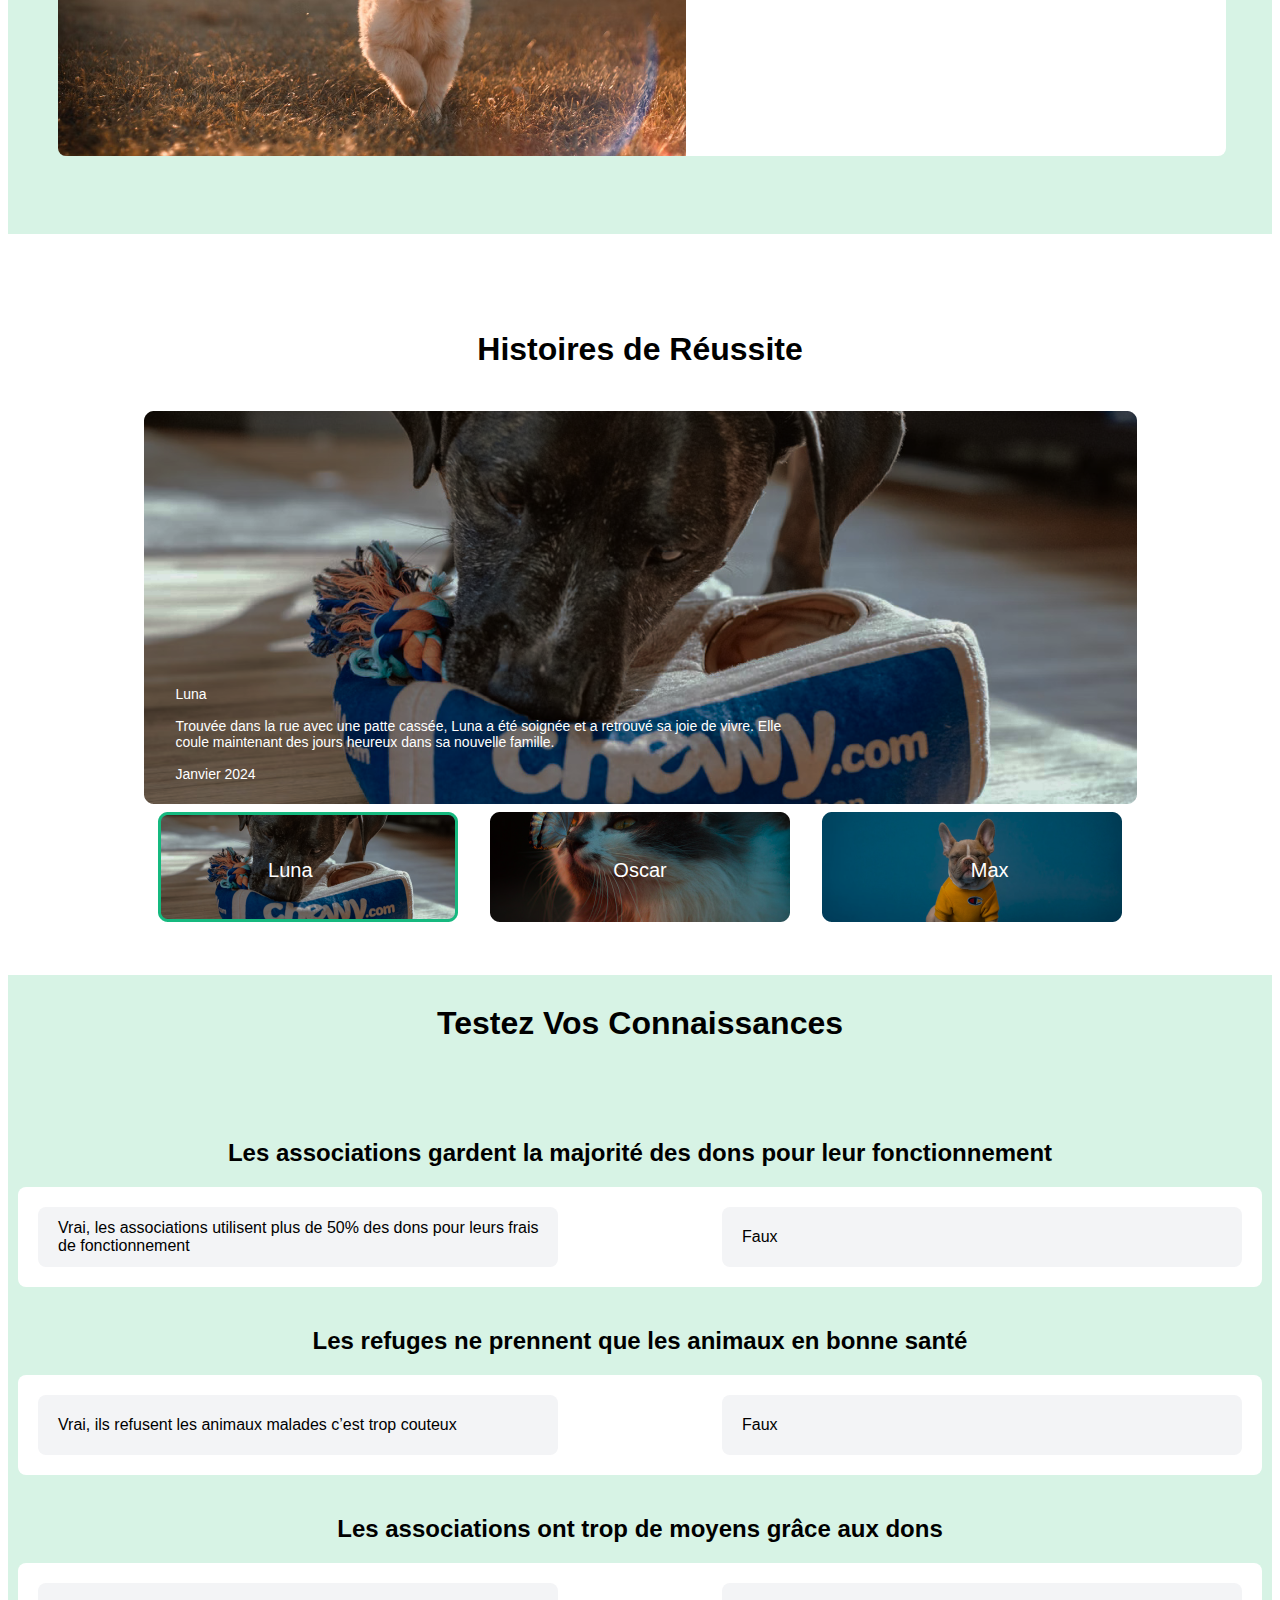
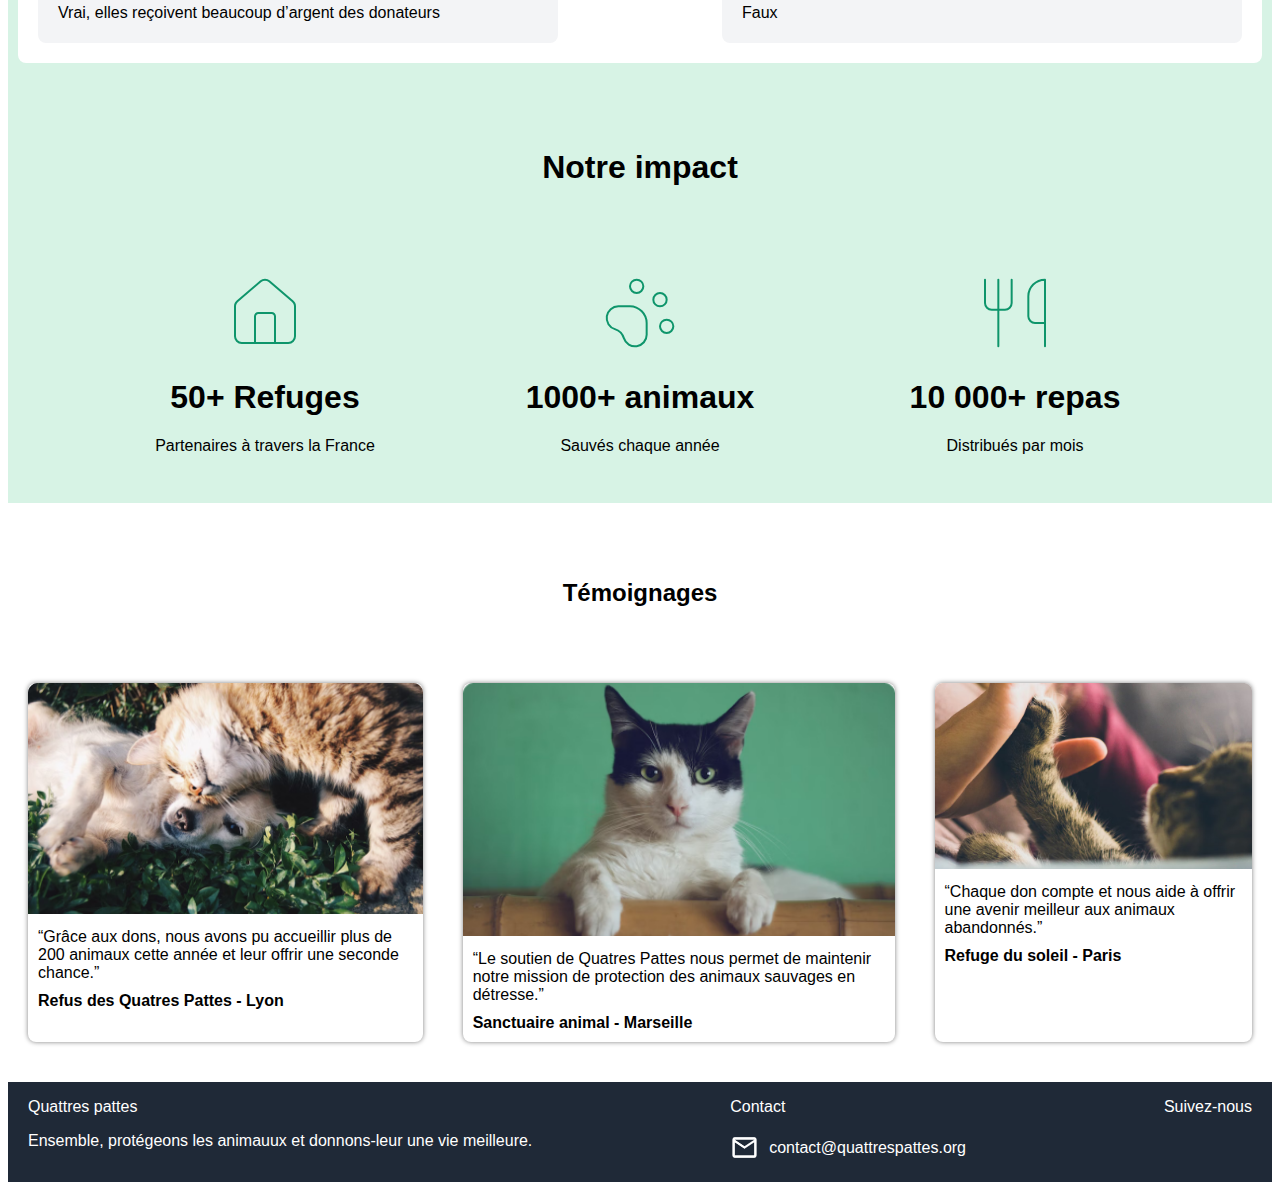
==== commit ff5919f5: "maj script pour le questionnaire" ====
--- a/index.html
+++ b/index.html
@@ -59,7 +59,7 @@
                 <button class="bouton1">Annuel</button>
             </div>
         </div>
-            <button class="bouton2" id="resultButton"><img class="coeur" src="images/heart.png">Faire un don de 50€/mois</button>
+            <button class="bouton2" id="resultButton" onclick="afficherAlerte()"><img class="coeur" src="images/heart.png">Faire un don de 20€ / mois</button>
         </section>
         <br><br>
 
@@ -93,43 +93,45 @@
         </table> 
         <br>
         <br>
+
         <div class="mission-test">
             <h1 class="text-centre">Testez Vos Connaissances</h1>
             <br><br>
             <div class="test-general">
                 <h2 class="titre2">Les associations gardent la majorité des dons pour leur fonctionnement</h2>
                 <div class="test-questions">
-                    <div class="left-div">
+                    <div class="left1-div" id="q1" onclick="quiz('div1')">
                         <p>Vrai, les associations utilisent plus de 50% des dons pour leurs frais de fonctionnement</p>
                     </div>
-                    <div class="right-div">
-                        <p>Faux</p>
+                    <div class="right1-div" id="q2" onclick="quiz('div2')">
+                        <p id="resultQuiz">Faux</p>
                     </div>
                 </div>
             </div>
             <div class="test-general">
                 <h2 class="titre2">Les refuges ne prennent que les animaux en bonne santé</h2>
                 <div class="test-questions">
-                    <div class="left-div">
+                    <div class="left2-div" id="q3" onclick="quiz('div3')">
                         <p>Vrai, ils refusent les animaux malades c’est trop couteux</p>
                     </div>
-                    <div class="right-div">
-                        <p>Faux</p>
+                    <div class="right2-div" id="q4" onclick="quiz('div4')">
+                        <p id="resultQuiz">Faux</p>
                     </div>
                 </div>
             </div>
             <div class="test-general">
                 <h2 class="titre2">Les associations ont trop de moyens grâce aux dons</h2>
                 <div class="test-questions">
-                    <div class="left-div">
+                    <div class="left3-div" id="q5" onclick="quiz('div5')">
                         <p>Vrai, elles reçoivent beaucoup d’argent des donateurs</p>
                     </div>
-                    <div class="right-div">
-                        <p>Faux</p>
+                    <div class="right3-div" id="q6" onclick="quiz('div6')">
+                        <p id="resultQuiz">Faux</p>
                     </div>
                 </div>
             </div>
             <br><br>
+
             <h1 class="text-centre">Notre impact</h1>
             <br><br>
             <div class="container">
--- a/style.css
+++ b/style.css
@@ -280,7 +280,7 @@
     margin: 10px;    
 }
 
-.left-div {
+.left1-div {
     background-color: #F3F4F6;
     border-radius: 8px;
     margin: 20px;
@@ -292,12 +292,11 @@
     align-items: center;
 }
 
-.left-div:hover {
-    background-color: #11B881;
-    color: white;
-}
-
-.right-div {
+.left1-div:hover {
+    border: solid 2px lightgray;
+}
+
+.right1-div {
     background-color: #F3F4F6;
     border-radius: 8px;
     margin: 20px;
@@ -309,9 +308,88 @@
     align-items: center;
 }
 
-.right-div:hover {
-    background-color: #11B881;
-    color: white;
+.right1-div:hover {
+    border: solid 2px lightgray;
+}
+
+.left2-div {
+    background-color: #F3F4F6;
+    border-radius: 8px;
+    margin: 20px;
+    width: 500px;
+    height: 60px;
+    display: flex;
+    padding-left: 20px;
+    justify-content: left;
+    align-items: center;
+}
+
+.left2-div:hover {
+    border: solid 2px lightgray;
+}
+
+.right2-div {
+    background-color: #F3F4F6;
+    border-radius: 8px;
+    margin: 20px;
+    width: 500px;
+    height: 60px;
+    display: flex;
+    padding-left: 20px;
+    justify-content: left;
+    align-items: center;
+}
+
+.right2-div:hover {
+    border: solid 2px lightgray;
+}
+
+.left3-div {
+    background-color: #F3F4F6;
+    border-radius: 8px;
+    margin: 20px;
+    width: 500px;
+    height: 60px;
+    display: flex;
+    padding-left: 20px;
+    justify-content: left;
+    align-items: center;
+}
+
+.left3-div:hover {
+    border: solid 2px lightgray;
+}
+
+.right3-div {
+    background-color: #F3F4F6;
+    border-radius: 8px;
+    margin: 20px;
+    width: 500px;
+    height: 60px;
+    display: flex;
+    padding-left: 20px;
+    justify-content: left;
+    align-items: center;
+}
+
+.right3-div:hover {
+    border: solid 2px lightgray;
+}
+
+.divOk {
+    background-color: #CCFFE7;
+}
+
+.divFalse {
+    background-color: lightpink;
+}
+
+.width {
+    width: 100%;
+}
+
+.display {
+    display: none;
 }
 
 .impact {
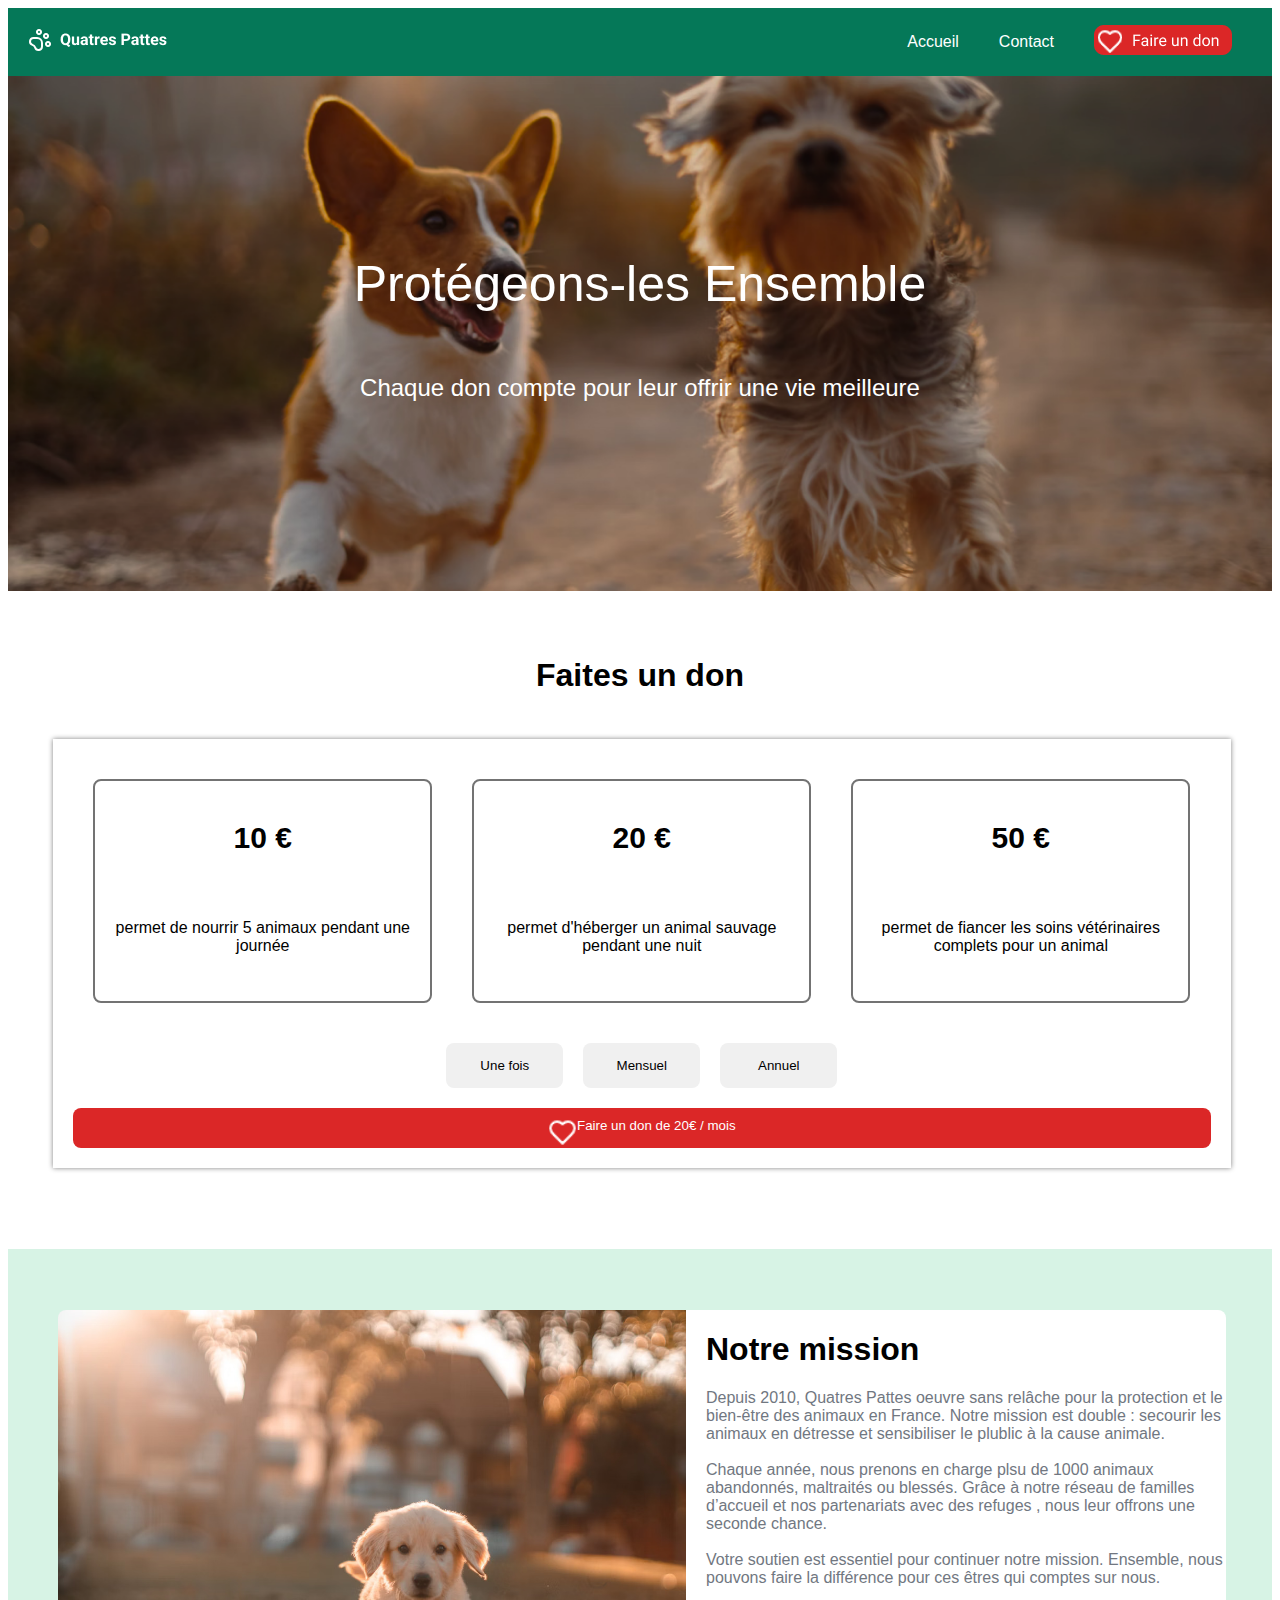
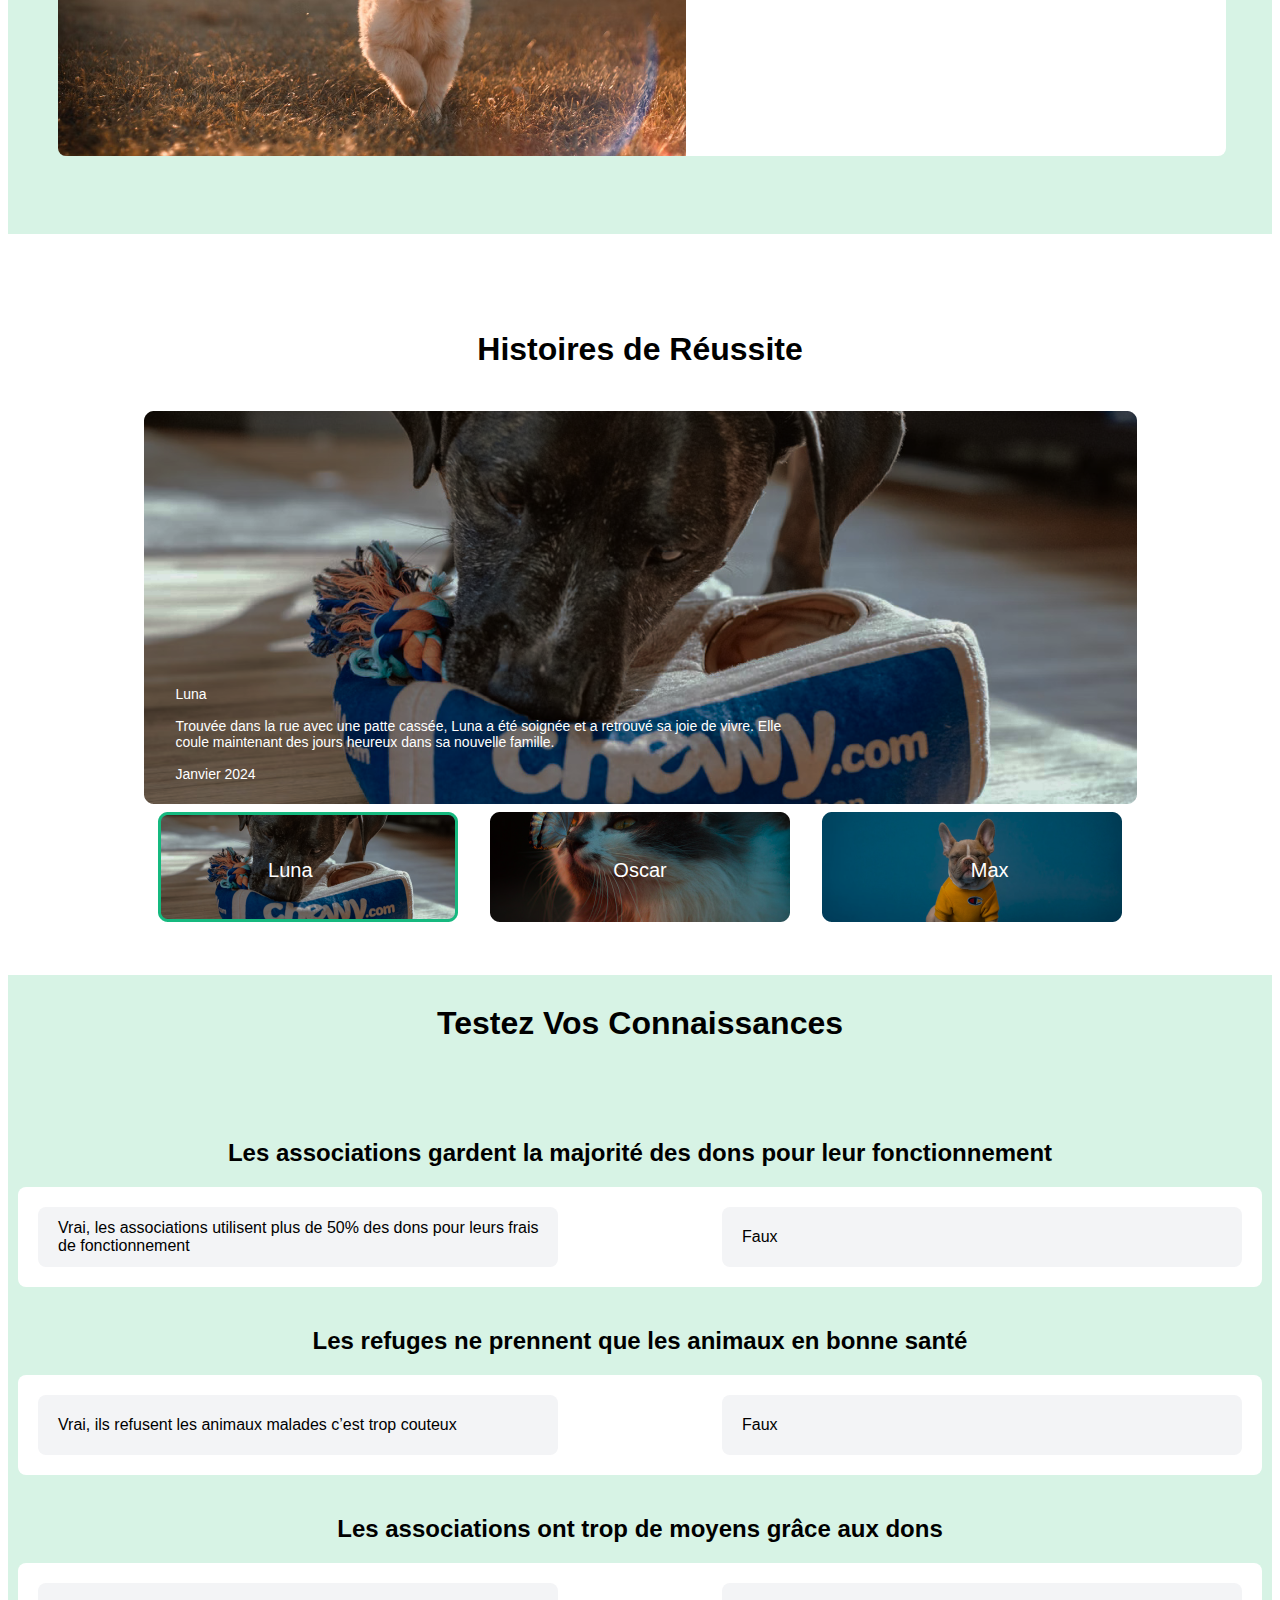
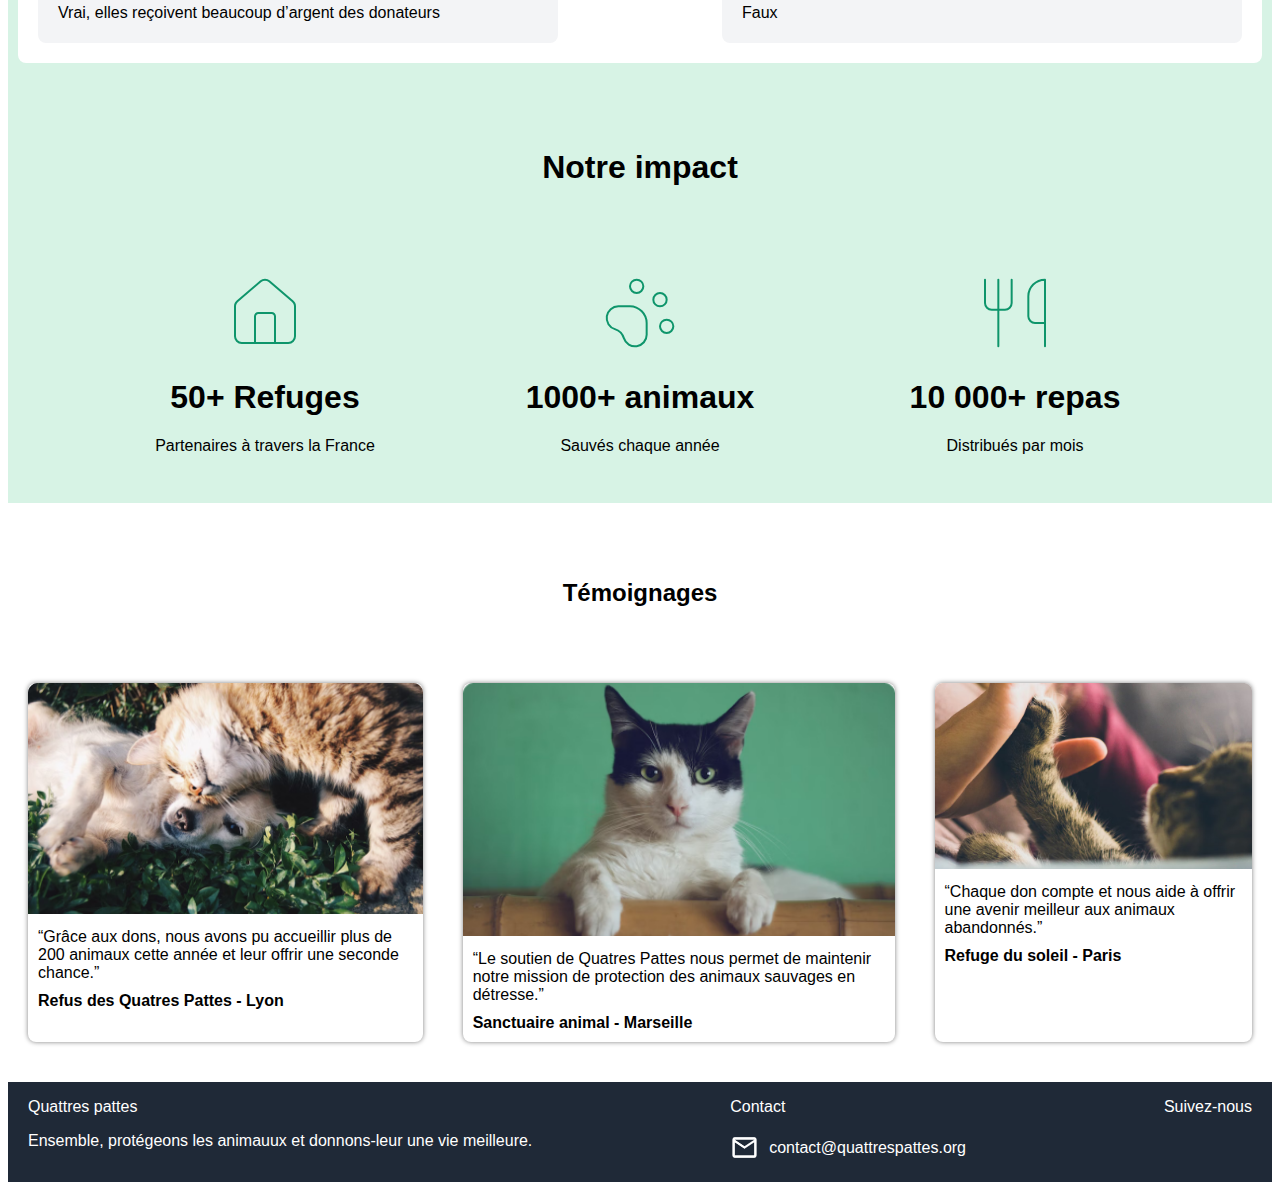
==== commit 32aff9d4: "js quiz" ====
--- a/index.html
+++ b/index.html
@@ -29,7 +29,7 @@
         <div class="image-container">
             <img class="image-haut" src="images/haut.png">
             <div class="text-over">Protégeons-les Ensemble</div>
-            <div class="text-over2">Chaque don compte pour leur offrir une vie meilleur</div>
+            <div class="text-over2">Chaque don compte pour leur offrir une vie meilleure</div>
         </div>
         <div class="text-centre" id="don"><h1>Faites un don</h1></div>
         
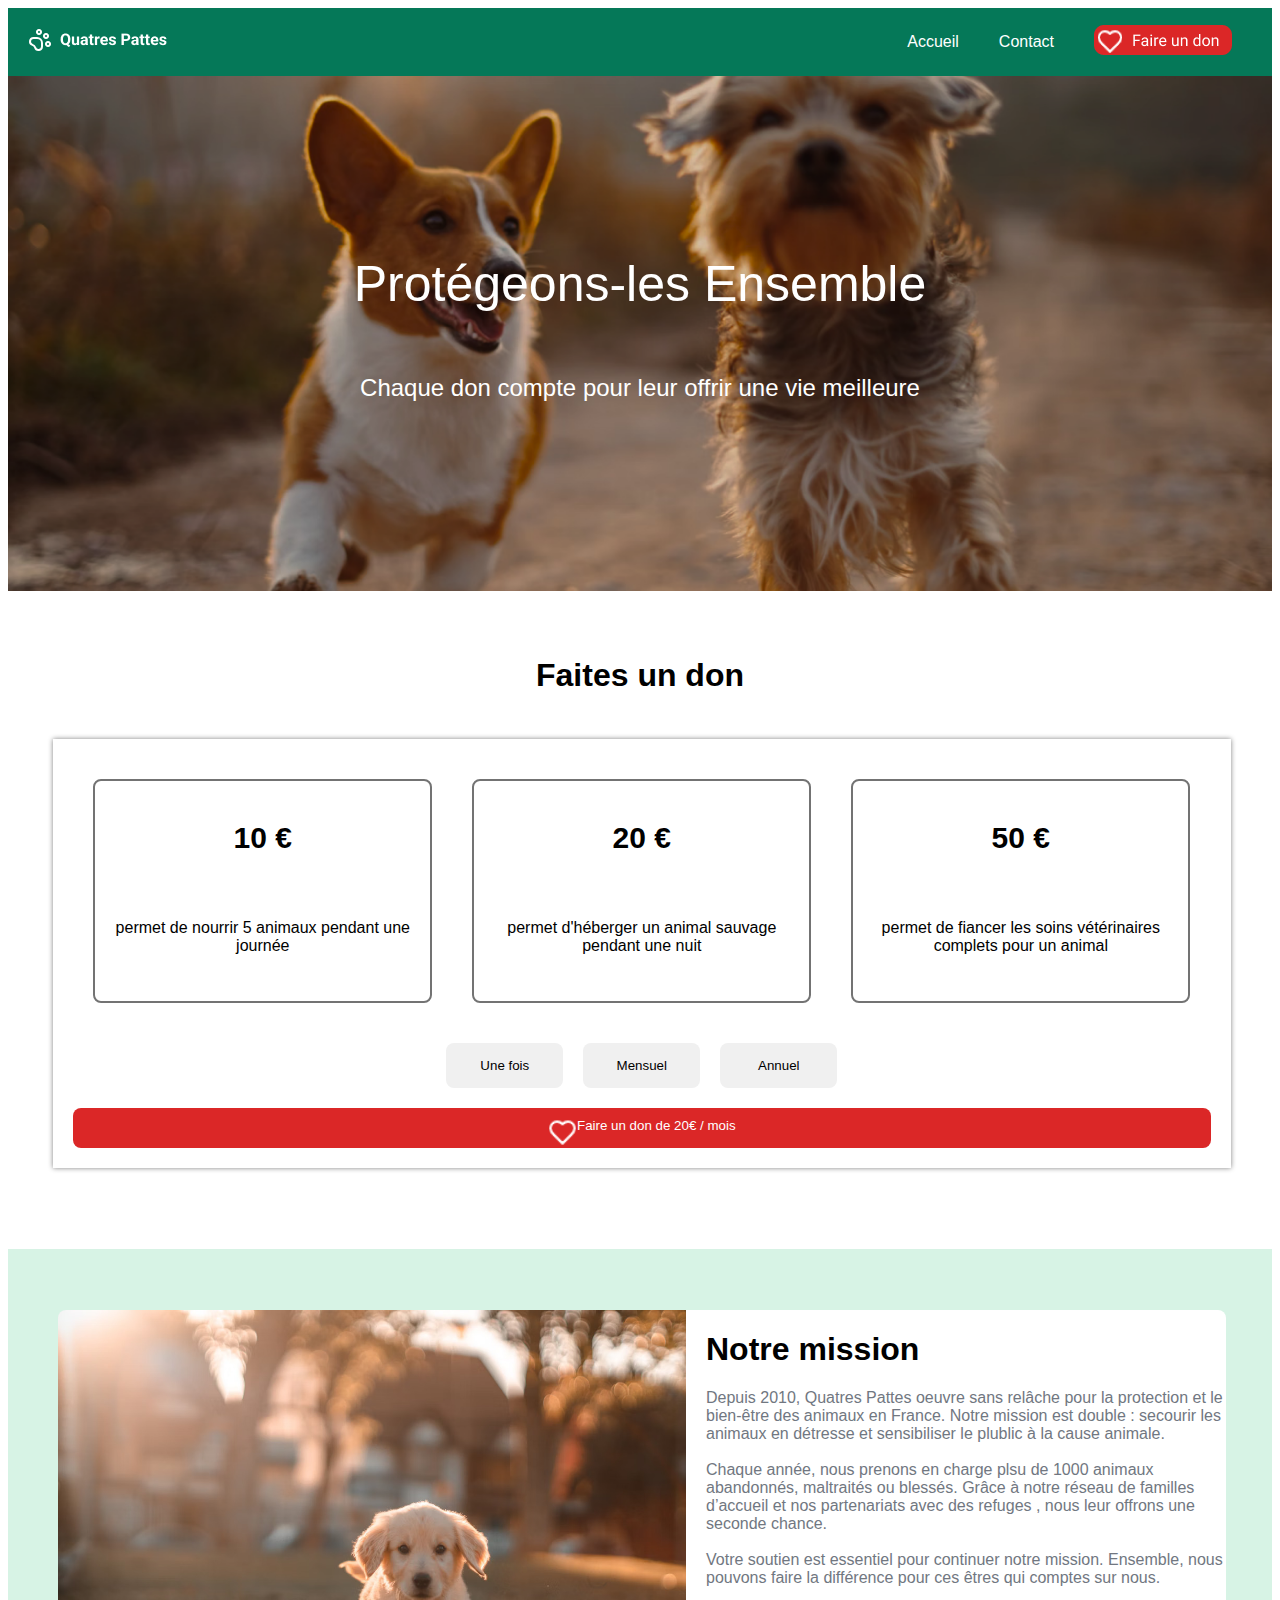
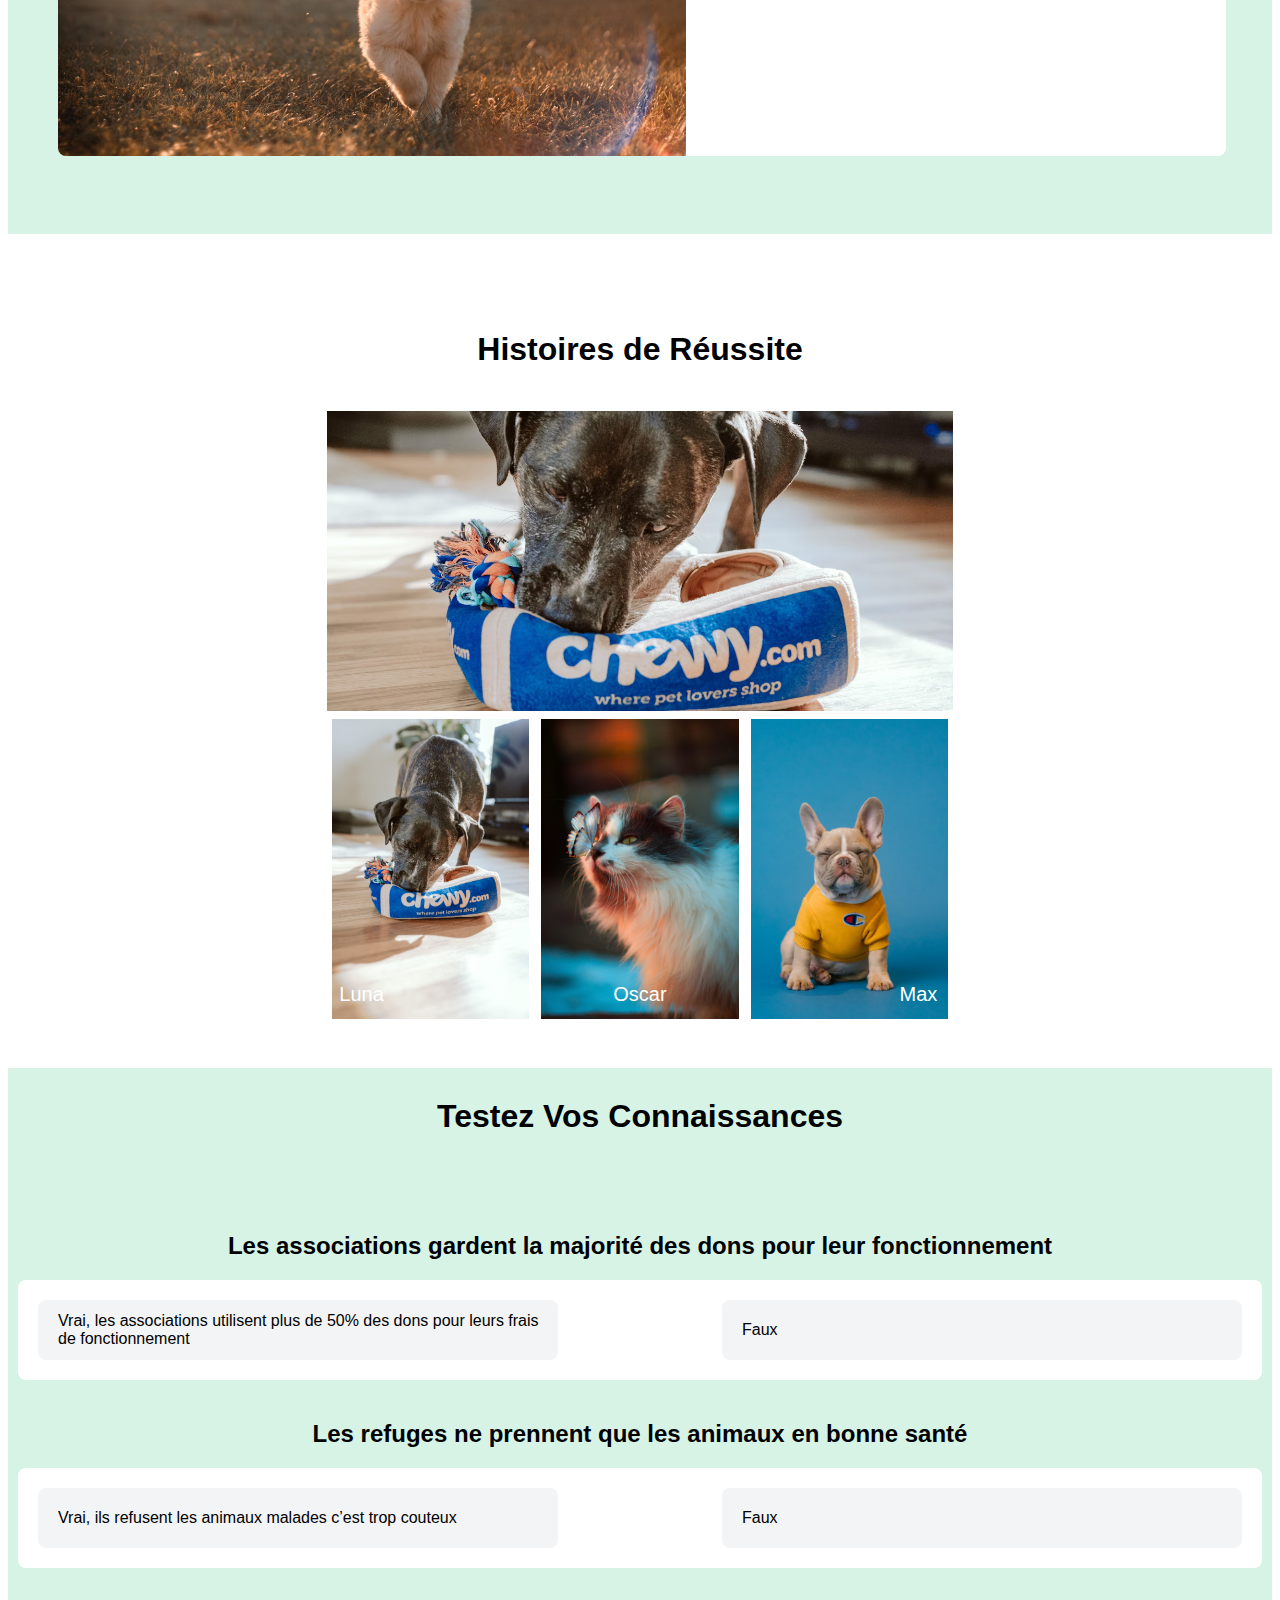
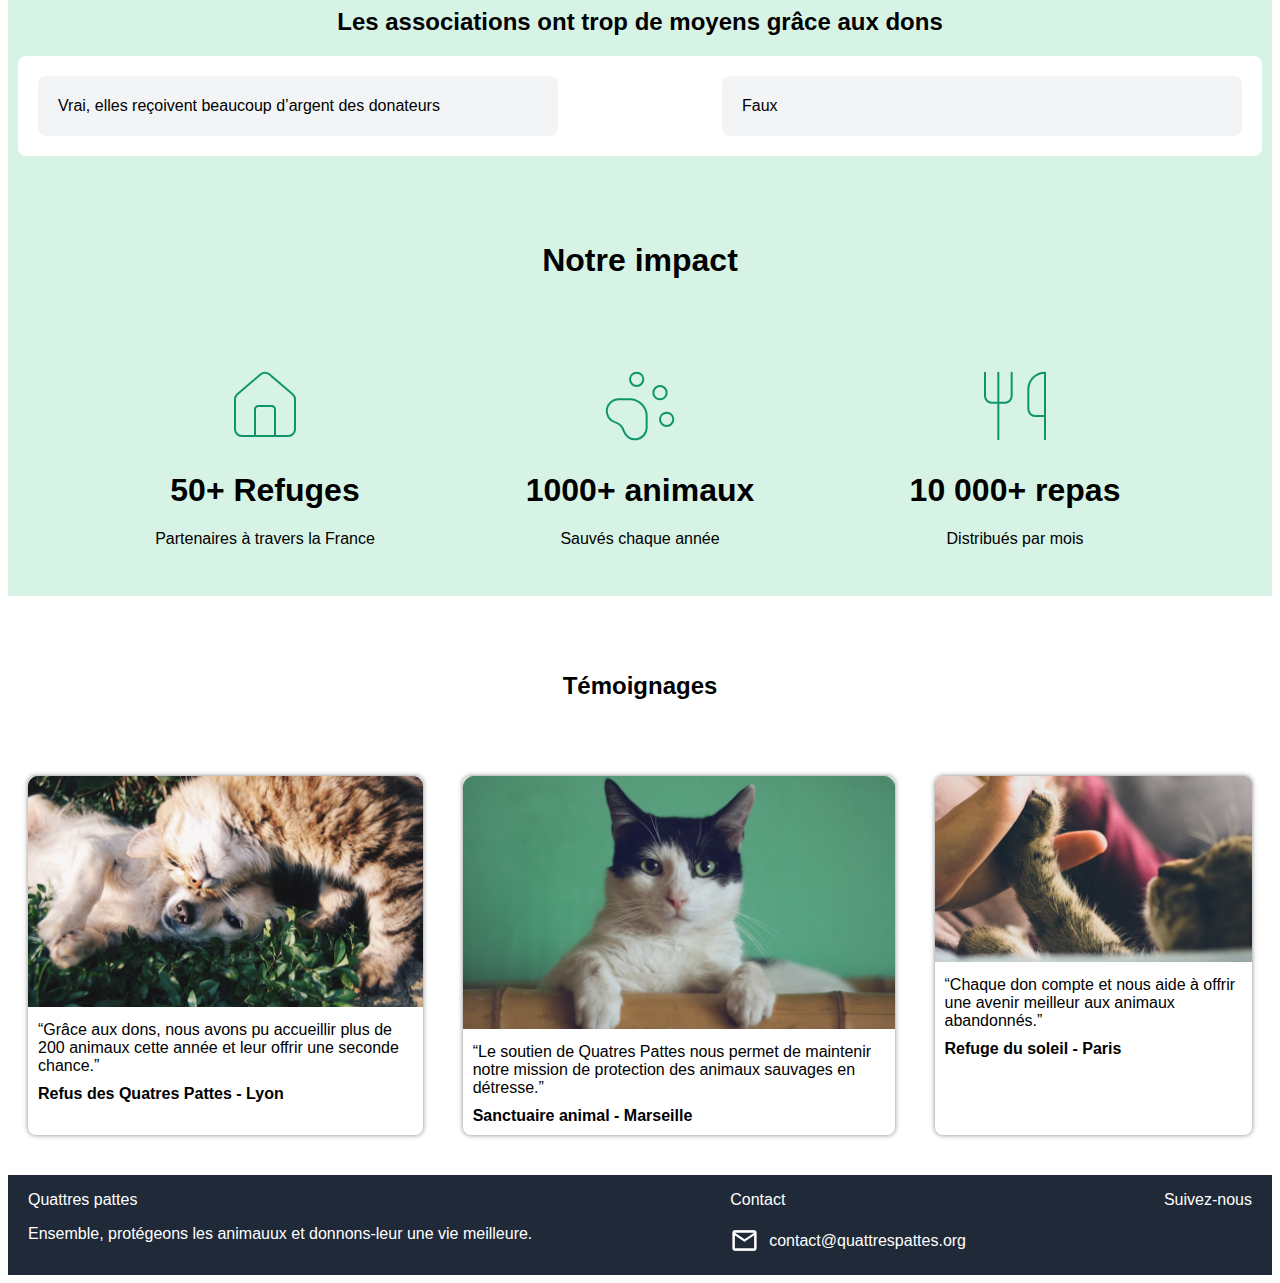
==== commit aae0bf2e: "première version diaporama" ====
--- a/index.html
+++ b/index.html
@@ -80,17 +80,31 @@
         <br>
         <table class="image-table">
             <tr>
-                <td colspan="3"><img class="image-container-table" src="/images/luna.png" alt="Luna"><p class="text-overlay-table">Luna<br><br>
-                    Trouvée dans la rue avec une patte cassée, Luna a été soignée et a retrouvé sa joie de vivre. Elle coule maintenant des jours heureux dans sa nouvelle famille.<br><br>
-                    Janvier 2024
-                    </p></td>
+                <th colspan="3">
+                    <img class="image-container-table" id="image" src="/images/luna.jpg" alt="Luna">
+                </th>
             </tr>
-            <tr>
-                <td><img class="image-container-table" src="images/luna (1).png" alt="Luna"><p class="text-overlay-table2">Luna</p></td>
-                <td><img class="image-container-table" src="images/oscar.png" alt="Oscar"><p class="text-overlay-table3">Oscar</p></td>
-                <td><img class="image-container-table" src="images/max.png" alt="Max"><p class="text-overlay-table4">Max</p></td>
+            <tr class="image-row">
+                <td class="image-item">
+                    <div class="image-petit">
+                        <img class="image-container-table" id="t1" onclick="diaporama(this)" src="images/luna.jpg" alt="Luna" data-texte="Luna/&lt;br&gt;&lt;br&gt;Trouvée dans la rue avec une patte cassée, Luna a été soignée et a retrouvé sa joie de vivre. Elle coule maintenant des jours heureux dans sa nouvelle famille.&lt;br&gt;&lt;br&gt;Janvier 2024">
+                        <p class="text-overlay-table2">Luna</p>
+                    </div>
+                </td>
+                <td class="image-item">
+                    <div class="image-petit">
+                        <img class="image-container-table" id="t2" onclick="diaporama(this)" src="images/oscar.jpg" alt="Oscar" data-texte="Oscar&lt;br&gt;&lt;br&gt;Abandonné dans une forêt, Oscar était terrifié par les humains. Après des mois de patience et d’amour, il est devenu un chat confiant et affectueux.&lt;br&gt;&lt;br&gt;Mars 2024">
+                        <p class="text-overlay-table3">Oscar</p>
+                    </div>
+                </td>
+                <td class="image-item">
+                    <div class="image-petit">
+                        <img class="image-container-table" id="t3" onclick="diaporama(this)" src="images/max.jpg" alt="Max" data-texte="Max&lt;br&gt;&lt;br&gt;Sauvé d'un laboratoire, Max n'avait jamais connu l'amour. Aujourd'hui, il profite de sa liberté et fait le bonheur de sa famille d'accueil.&lt;br&gt;&lt;br&gt;Février 2024">
+                        <p class="text-overlay-table4">Max</p>
+                    </div>
+                </td>
             </tr>
-        </table> 
+        </table>
         <br>
         <br>
 
--- a/style.css
+++ b/style.css
@@ -193,26 +193,62 @@
     border-radius: 0 8px 8px 0;
 }
 
-table {
-    width: 100%;
+.image-table {
+    width: 50%;
     margin: auto;
 }
-
-tr, td {
-    width: 100%;
-    text-align: center;
-}
-
-.image-table {
+.image-container-table {
+    width: 100%;
+    height: 300px; /* Hauteur fixe pour toutes les images */
+    object-fit: cover; /* Maintenir le ratio d'aspect */
     position: relative;
-    width: 100%;
-    max-width: 600px; /* Vous pouvez ajuster la largeur selon vos besoins */
-}
-
-.image-container-table img {
-    width: 100%;
-    height: auto;
-}
+}
+.image-container-table::before {
+    content: "";
+    position: absolute;
+    top: 0;
+    left: 0;
+    width: 100%;
+    height: 100%;
+    background-color: rgba(0, 0, 0, 0.5); /* Superposition de couleur */
+}
+.image-petit {
+    width: 100%;
+    height: 300px; /* Hauteur fixe pour les petites images */
+    overflow: hidden;
+    position: relative;
+}
+.image-row {
+    display: flex;
+    justify-content: space-between;
+}
+.image-item {
+    flex: 1;
+    margin: 0 5px;
+}
+.image-item img::before {
+    content: "";
+    position: absolute;
+    top: 0;
+    left: 0;
+    width: 100%;
+    height: 100%;
+    background-color: rgba(0, 0, 0, 0.5); /* Superposition de couleur */
+}
+.text-overlay-table {
+    position: absolute;
+    top: 50%;
+    left: 50%;
+    transform: translate(-50%, -50%);
+    color: white;
+    background-color: rgba(0, 0, 0, 0.5);
+    padding: 10px;
+    text-align: center;
+}
+th, td {
+    position: relative;
+    text-align: center;
+}a
 
 .text-overlay-table {
     display: flex;
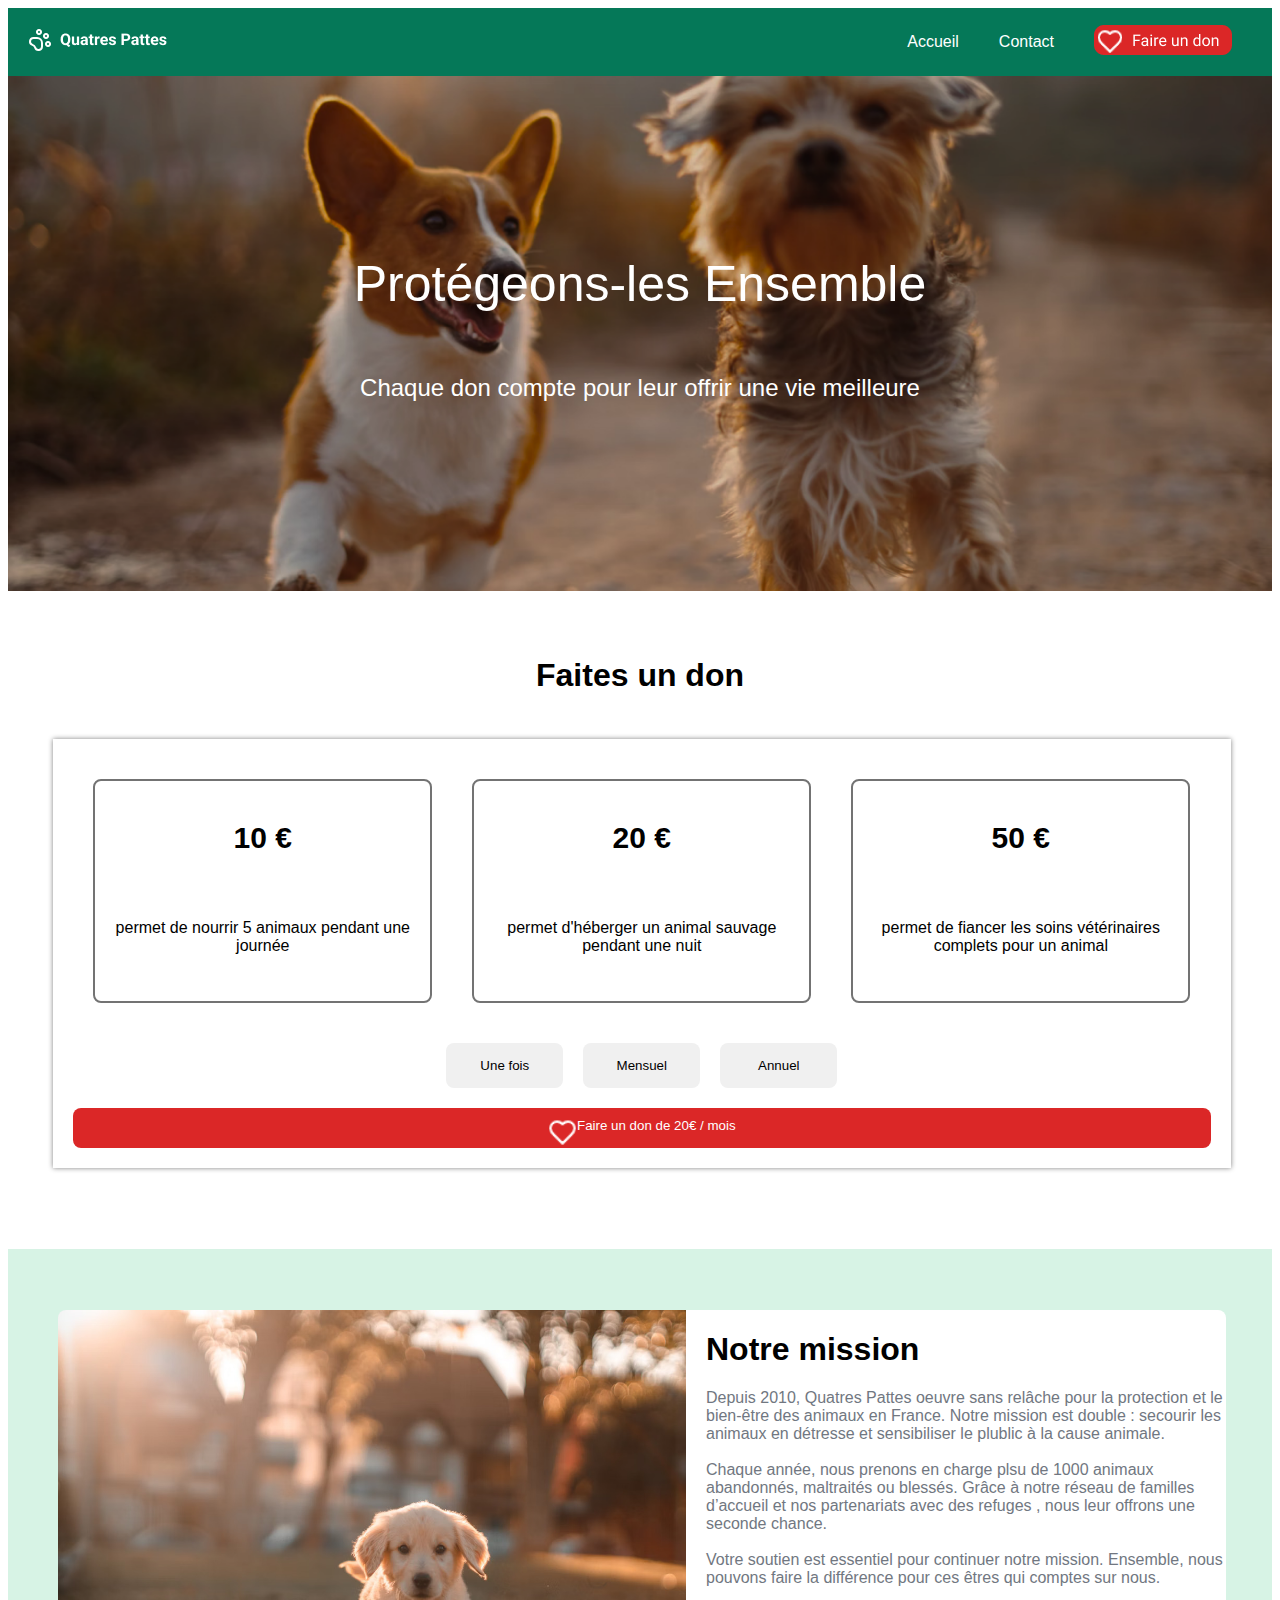
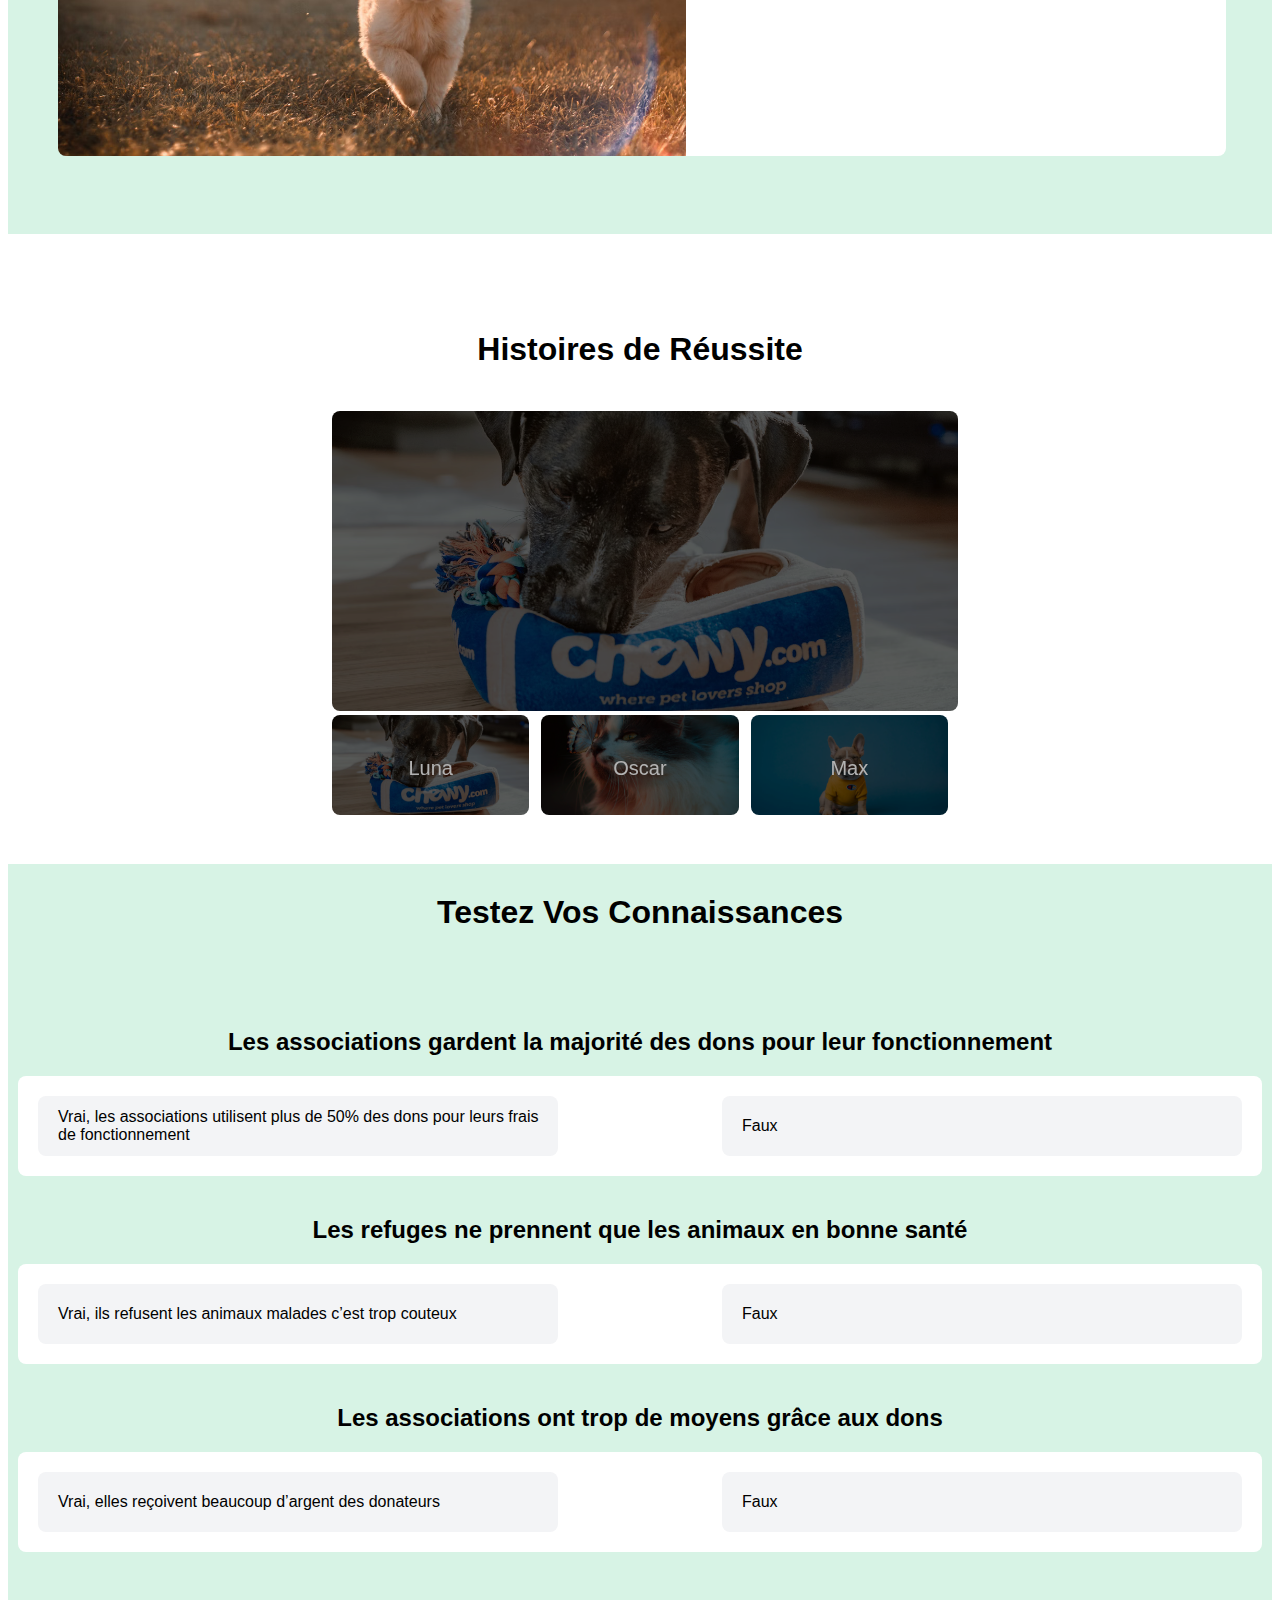
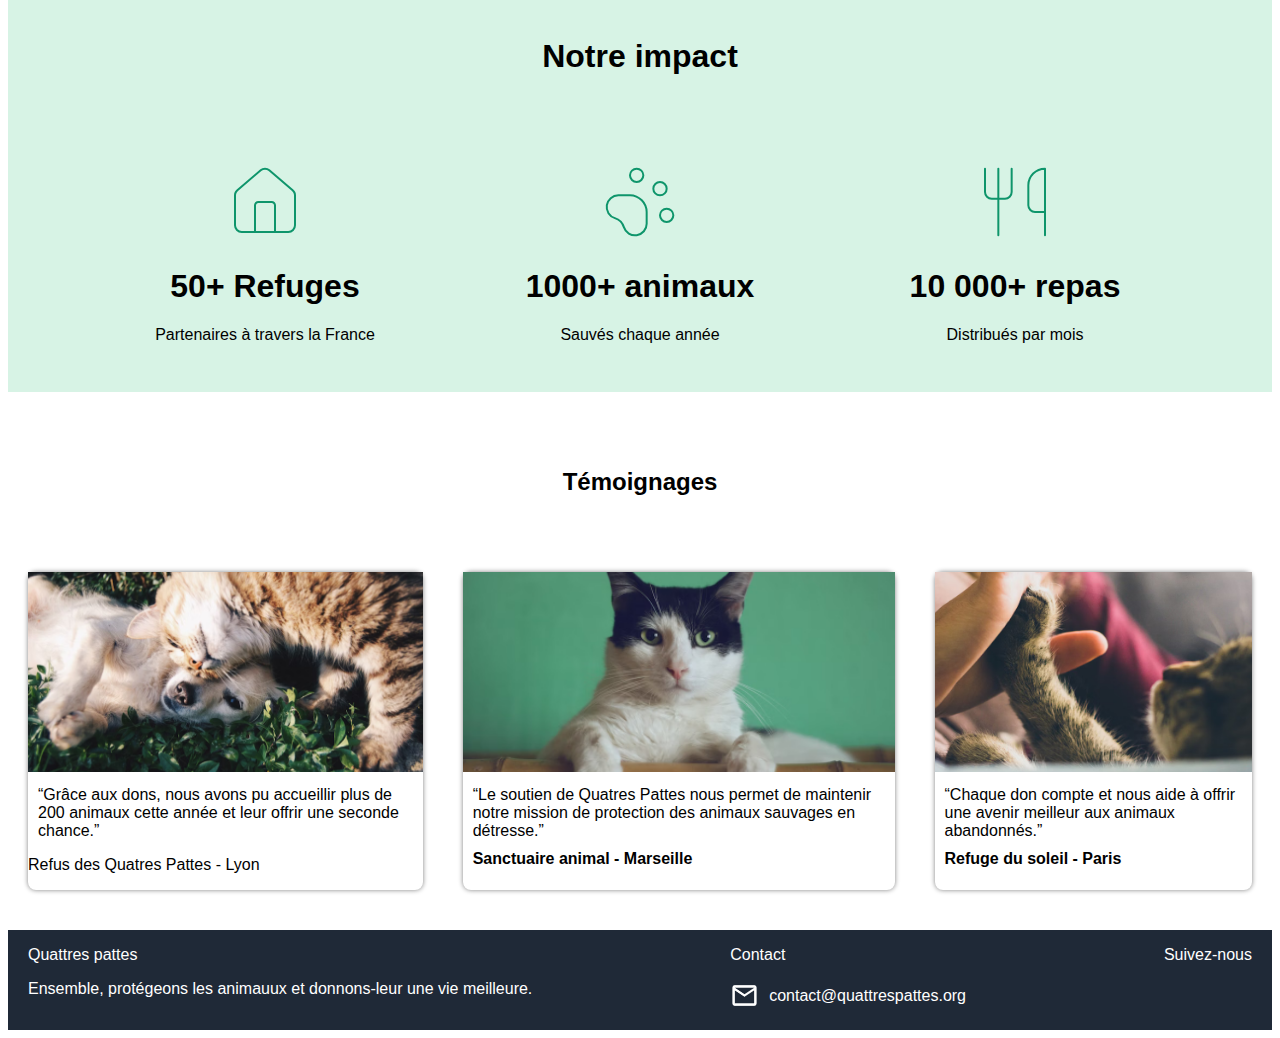
==== commit 9a4f2512: "maj diaporama" ====
--- a/index.html
+++ b/index.html
@@ -81,25 +81,28 @@
         <table class="image-table">
             <tr>
                 <th colspan="3">
-                    <img class="image-container-table" id="image" src="/images/luna.jpg" alt="Luna">
+                    <div class="image-container1 image-item">
+                        <img class="image-container-table" id="image" src="images/luna.jpg" alt="Luna">
+                        <div id="texte-principal" class="text-overlay"></div>
+                    </div>
                 </th>
             </tr>
             <tr class="image-row">
                 <td class="image-item">
                     <div class="image-petit">
-                        <img class="image-container-table" id="t1" onclick="diaporama(this)" src="images/luna.jpg" alt="Luna" data-texte="Luna/&lt;br&gt;&lt;br&gt;Trouvée dans la rue avec une patte cassée, Luna a été soignée et a retrouvé sa joie de vivre. Elle coule maintenant des jours heureux dans sa nouvelle famille.&lt;br&gt;&lt;br&gt;Janvier 2024">
+                        <img class="image-container-table" id="t1" onclick="diaporama(this)" src="images/luna.jpg" alt="Luna" data-texte="Luna <br><br>Trouvée dans la rue avec une patte cassée, Luna a été soignée et a retrouvé sa joie de vivre. Elle coule maintenant des jours heureux dans sa nouvelle famille.<br><br>Janvier 2024">
                         <p class="text-overlay-table2">Luna</p>
                     </div>
                 </td>
                 <td class="image-item">
                     <div class="image-petit">
-                        <img class="image-container-table" id="t2" onclick="diaporama(this)" src="images/oscar.jpg" alt="Oscar" data-texte="Oscar&lt;br&gt;&lt;br&gt;Abandonné dans une forêt, Oscar était terrifié par les humains. Après des mois de patience et d’amour, il est devenu un chat confiant et affectueux.&lt;br&gt;&lt;br&gt;Mars 2024">
+                        <img class="image-container-table" id="t2" onclick="diaporama(this)" src="images/oscar.jpg" alt="Oscar" data-texte="Oscar<br><br>Abandonné dans une forêt, Oscar était terrifié par les humains. Après des mois de patience et d’amour, il est devenu un chat confiant et affectueux.<br><br>Mars 2024">
                         <p class="text-overlay-table3">Oscar</p>
                     </div>
                 </td>
                 <td class="image-item">
                     <div class="image-petit">
-                        <img class="image-container-table" id="t3" onclick="diaporama(this)" src="images/max.jpg" alt="Max" data-texte="Max&lt;br&gt;&lt;br&gt;Sauvé d'un laboratoire, Max n'avait jamais connu l'amour. Aujourd'hui, il profite de sa liberté et fait le bonheur de sa famille d'accueil.&lt;br&gt;&lt;br&gt;Février 2024">
+                        <img class="image-container-table" id="t3" onclick="diaporama(this)" src="images/max.jpg" alt="Max" data-texte="Max<br><br>Sauvé d'un laboratoire, Max n'avait jamais connu l'amour. Aujourd'hui, il profite de sa liberté et fait le bonheur de sa famille d'accueil.<br><br>Février 2024">
                         <p class="text-overlay-table4">Max</p>
                     </div>
                 </td>
@@ -174,7 +177,7 @@
             <div class="temoignage">
                 <img class="image-temoignage" src="images/refuge_lyon.png"><br>
                 <p class="temoignage-text">“Grâce aux dons, nous avons pu accueillir plus de 200 animaux cette année et leur offrir  une seconde chance.”</p>
-                <p class="temoignage-gras temoignage-text">Refus des Quatres Pattes - Lyon</p>
+                <p cl   ass="temoignage-gras temoignage-text">Refus des Quatres Pattes - Lyon</p>
             </div>
             <div class="temoignage">
                 <img class="image-temoignage" src="images/refuge_marseille.png"><br>
--- a/style.css
+++ b/style.css
@@ -194,99 +194,74 @@
 }
 
 .image-table {
+    width: 100%;
+    margin: auto;
+    filter: brightness(0.7);
+}
+
+.image-container1 {
+    position: relative;
+    width: 100%;
+    height: 300px; /* Hauteur uniforme pour toutes les images */
+}
+
+.image-container-table {
+    width: 100%;
+    height: 100%;
+    object-fit: cover;
+    border-radius: 8px;
+}
+
+.text-overlay {
+    position: absolute;
+    top: 40%;
+    left: 35%;
+    transform: translate(-50%, -5%);
+    color: white;  
+    padding: 10px;
+    text-align: left;
+    font-size: 16px;
+}
+
+.image-table {
     width: 50%;
     margin: auto;
 }
-.image-container-table {
-    width: 100%;
-    height: 300px; /* Hauteur fixe pour toutes les images */
-    object-fit: cover; /* Maintenir le ratio d'aspect */
-    position: relative;
-}
-.image-container-table::before {
-    content: "";
-    position: absolute;
-    top: 0;
-    left: 0;
-    width: 100%;
-    height: 100%;
-    background-color: rgba(0, 0, 0, 0.5); /* Superposition de couleur */
-}
+
 .image-petit {
     width: 100%;
-    height: 300px; /* Hauteur fixe pour les petites images */
+    height: 100px;
     overflow: hidden;
     position: relative;
 }
+
 .image-row {
     display: flex;
     justify-content: space-between;
 }
+
 .image-item {
     flex: 1;
     margin: 0 5px;
 }
-.image-item img::before {
-    content: "";
+
+.image-item img {
+    width: 100%;
+    height: 100%;
+    object-fit: cover;
+    filter: brightness(0.5);
+}
+
+.text-overlay-table2,
+.text-overlay-table3,
+.text-overlay-table4 {
     position: absolute;
-    top: 0;
-    left: 0;
-    width: 100%;
-    height: 100%;
-    background-color: rgba(0, 0, 0, 0.5); /* Superposition de couleur */
-}
-.text-overlay-table {
-    position: absolute;
-    top: 50%;
+    bottom: 15px;
     left: 50%;
-    transform: translate(-50%, -50%);
-    color: white;
-    background-color: rgba(0, 0, 0, 0.5);
-    padding: 10px;
-    text-align: center;
-}
-th, td {
-    position: relative;
-    text-align: center;
-}a
-
-.text-overlay-table {
-    display: flex;
-    text-align: left;
-    position: absolute;
-    top: 60%;
-    left: 35%;
-    transform: translate(-50%, -50%);
-    color: white;
-    font-size: 14px;
-    padding: 10px;
-}
-
-.text-overlay-table2 {
-    position: absolute;
-    top: 85%;
-    left: 15%;
-    transform: translate(-50%, -50%);
+    transform: translateX(-50%);
     color: white;
     font-size: 20px;
-}
-
-.text-overlay-table3 {
-    position: absolute;
-    top: 85%;
-    left: 50%;
-    transform: translate(-50%, -50%);
-    color: white;
-    font-size: 20px;
-}
-
-.text-overlay-table4 {
-    position: absolute;
-    top: 85%;
-    left: 85%;
-    transform: translate(-50%, -50%);
-    color: white;
-    font-size: 20px;
+    text-align: center;
 }
 
 .text-centre {
@@ -446,7 +421,8 @@
 
 .image-temoignage {
     width: 100%;
-    height: auto;
+    height: 200px;
+    object-fit: cover;
 }
 
 .temoignage-text {
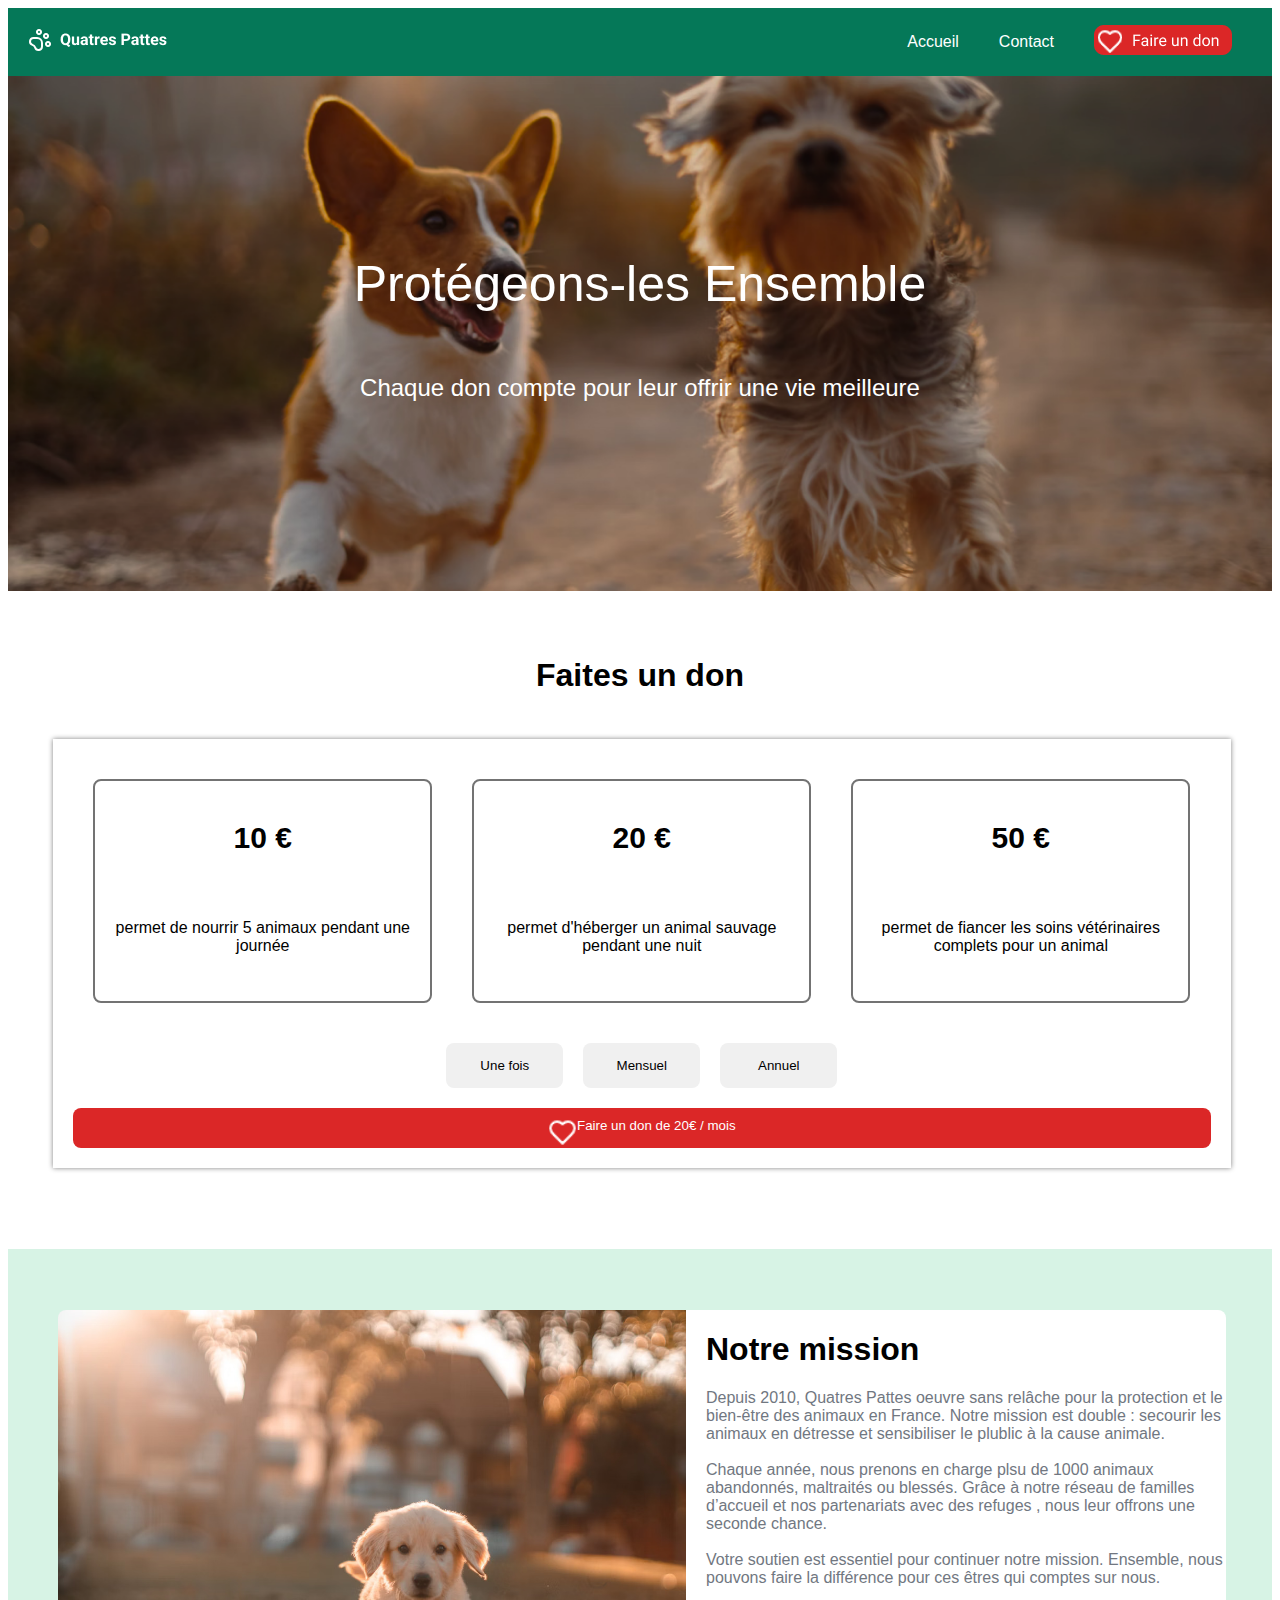
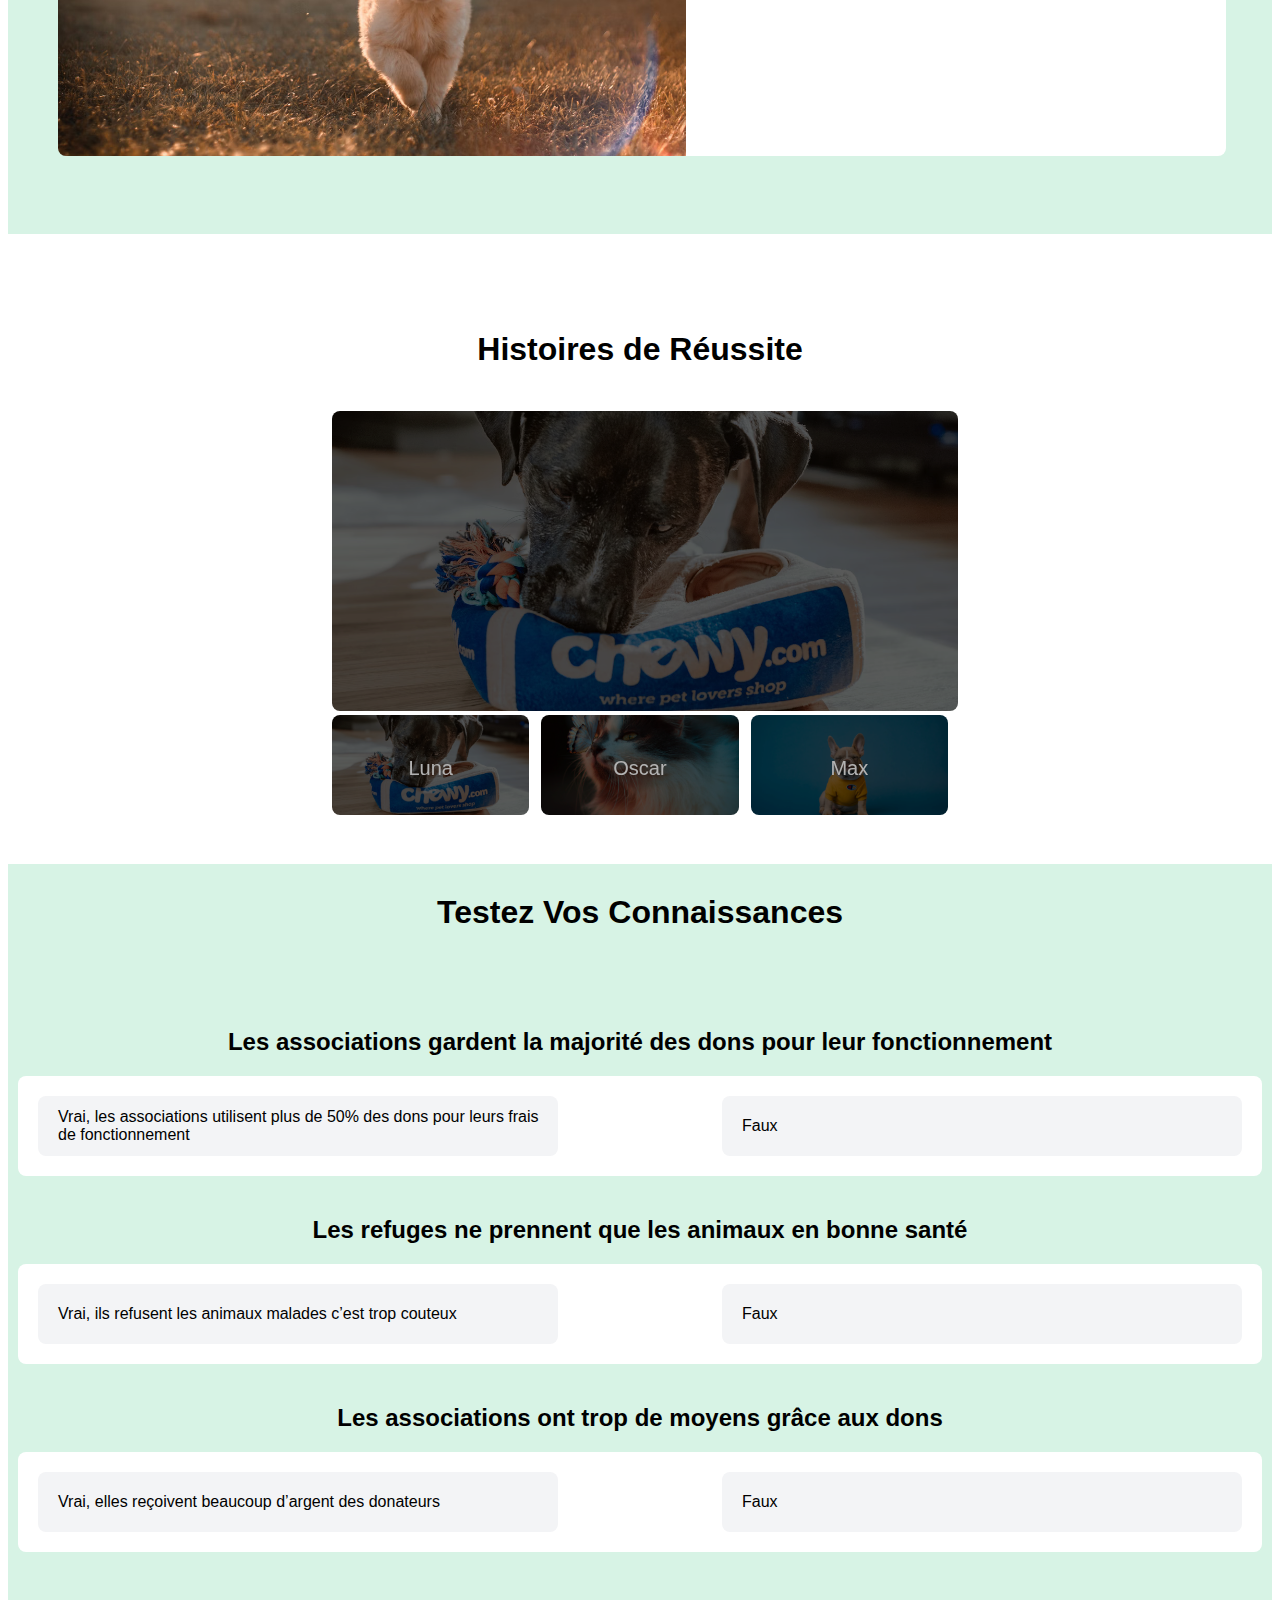
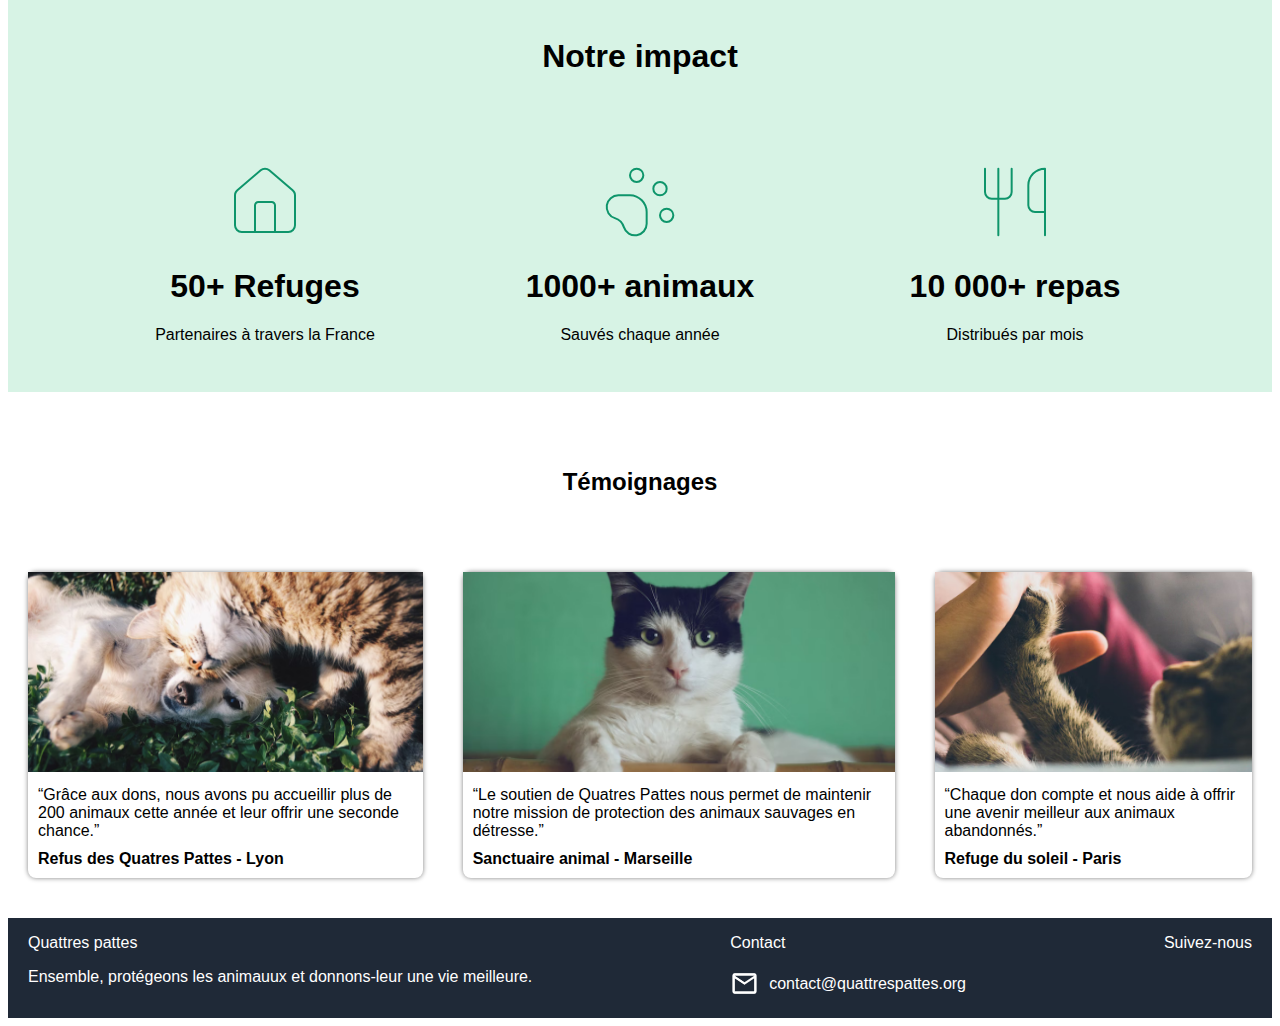
==== commit 535116dc: "finalisation du site et édition du README" ====
--- a/index.html
+++ b/index.html
@@ -90,19 +90,19 @@
             <tr class="image-row">
                 <td class="image-item">
                     <div class="image-petit">
-                        <img class="image-container-table" id="t1" onclick="diaporama(this)" src="images/luna.jpg" alt="Luna" data-texte="Luna <br><br>Trouvée dans la rue avec une patte cassée, Luna a été soignée et a retrouvé sa joie de vivre. Elle coule maintenant des jours heureux dans sa nouvelle famille.<br><br>Janvier 2024">
+                        <img class="image-container-table" id="t1" onclick="diaporama(this)" src="images/luna.jpg" alt="Luna" data-texte="Luna<br>Trouvée dans la rue avec une patte cassée, Luna a été soignée et a retrouvé sa joie de vivre. Elle coule maintenant des jours heureux dans sa nouvelle famille.<br>Janvier 2024">
                         <p class="text-overlay-table2">Luna</p>
                     </div>
                 </td>
                 <td class="image-item">
                     <div class="image-petit">
-                        <img class="image-container-table" id="t2" onclick="diaporama(this)" src="images/oscar.jpg" alt="Oscar" data-texte="Oscar<br><br>Abandonné dans une forêt, Oscar était terrifié par les humains. Après des mois de patience et d’amour, il est devenu un chat confiant et affectueux.<br><br>Mars 2024">
+                        <img class="image-container-table" id="t2" onclick="diaporama(this)" src="images/oscar.jpg" alt="Oscar" data-texte="Oscar<br>Abandonné dans une forêt, Oscar était terrifié par les humains. Après des mois de patience et d’amour, il est devenu un chat confiant et affectueux.<br>Mars 2024">
                         <p class="text-overlay-table3">Oscar</p>
                     </div>
                 </td>
                 <td class="image-item">
                     <div class="image-petit">
-                        <img class="image-container-table" id="t3" onclick="diaporama(this)" src="images/max.jpg" alt="Max" data-texte="Max<br><br>Sauvé d'un laboratoire, Max n'avait jamais connu l'amour. Aujourd'hui, il profite de sa liberté et fait le bonheur de sa famille d'accueil.<br><br>Février 2024">
+                        <img class="image-container-table" id="t3" onclick="diaporama(this)" src="images/max.jpg" alt="Max" data-texte="Max<br>Sauvé d'un laboratoire, Max n'avait jamais connu l'amour. Aujourd'hui, il profite de sa liberté et fait le bonheur de sa famille d'accueil.<br>Février 2024">
                         <p class="text-overlay-table4">Max</p>
                     </div>
                 </td>
@@ -177,7 +177,7 @@
             <div class="temoignage">
                 <img class="image-temoignage" src="images/refuge_lyon.png"><br>
                 <p class="temoignage-text">“Grâce aux dons, nous avons pu accueillir plus de 200 animaux cette année et leur offrir  une seconde chance.”</p>
-                <p cl   ass="temoignage-gras temoignage-text">Refus des Quatres Pattes - Lyon</p>
+                <p class="temoignage-gras temoignage-text">Refus des Quatres Pattes - Lyon</p>
             </div>
             <div class="temoignage">
                 <img class="image-temoignage" src="images/refuge_marseille.png"><br>
--- a/style.css
+++ b/style.css
@@ -216,8 +216,8 @@
     position: absolute;
     top: 40%;
     left: 35%;
-    transform: translate(-50%, -5%);
-    color: white;  
+    transform: translate(-50%, 0%);
+    color: white; 
     padding: 10px;
     text-align: left;
     font-size: 16px;
